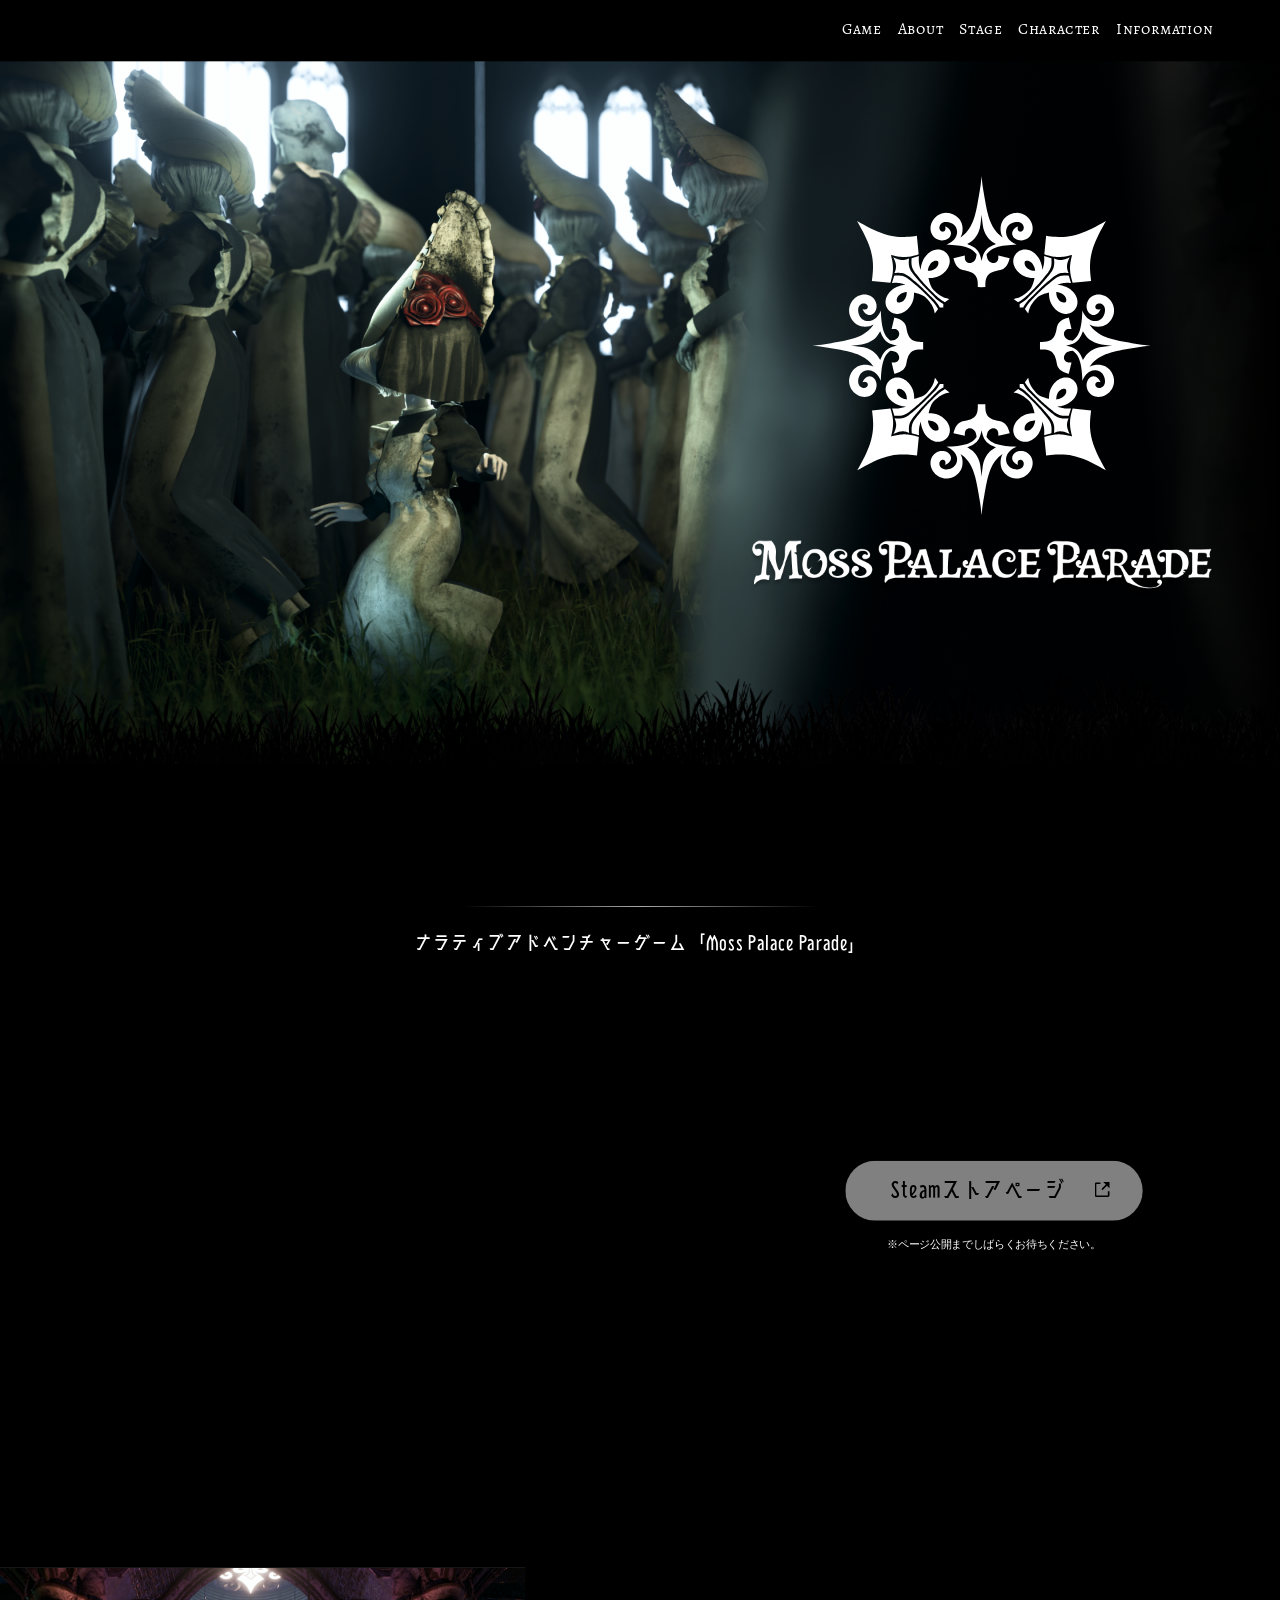
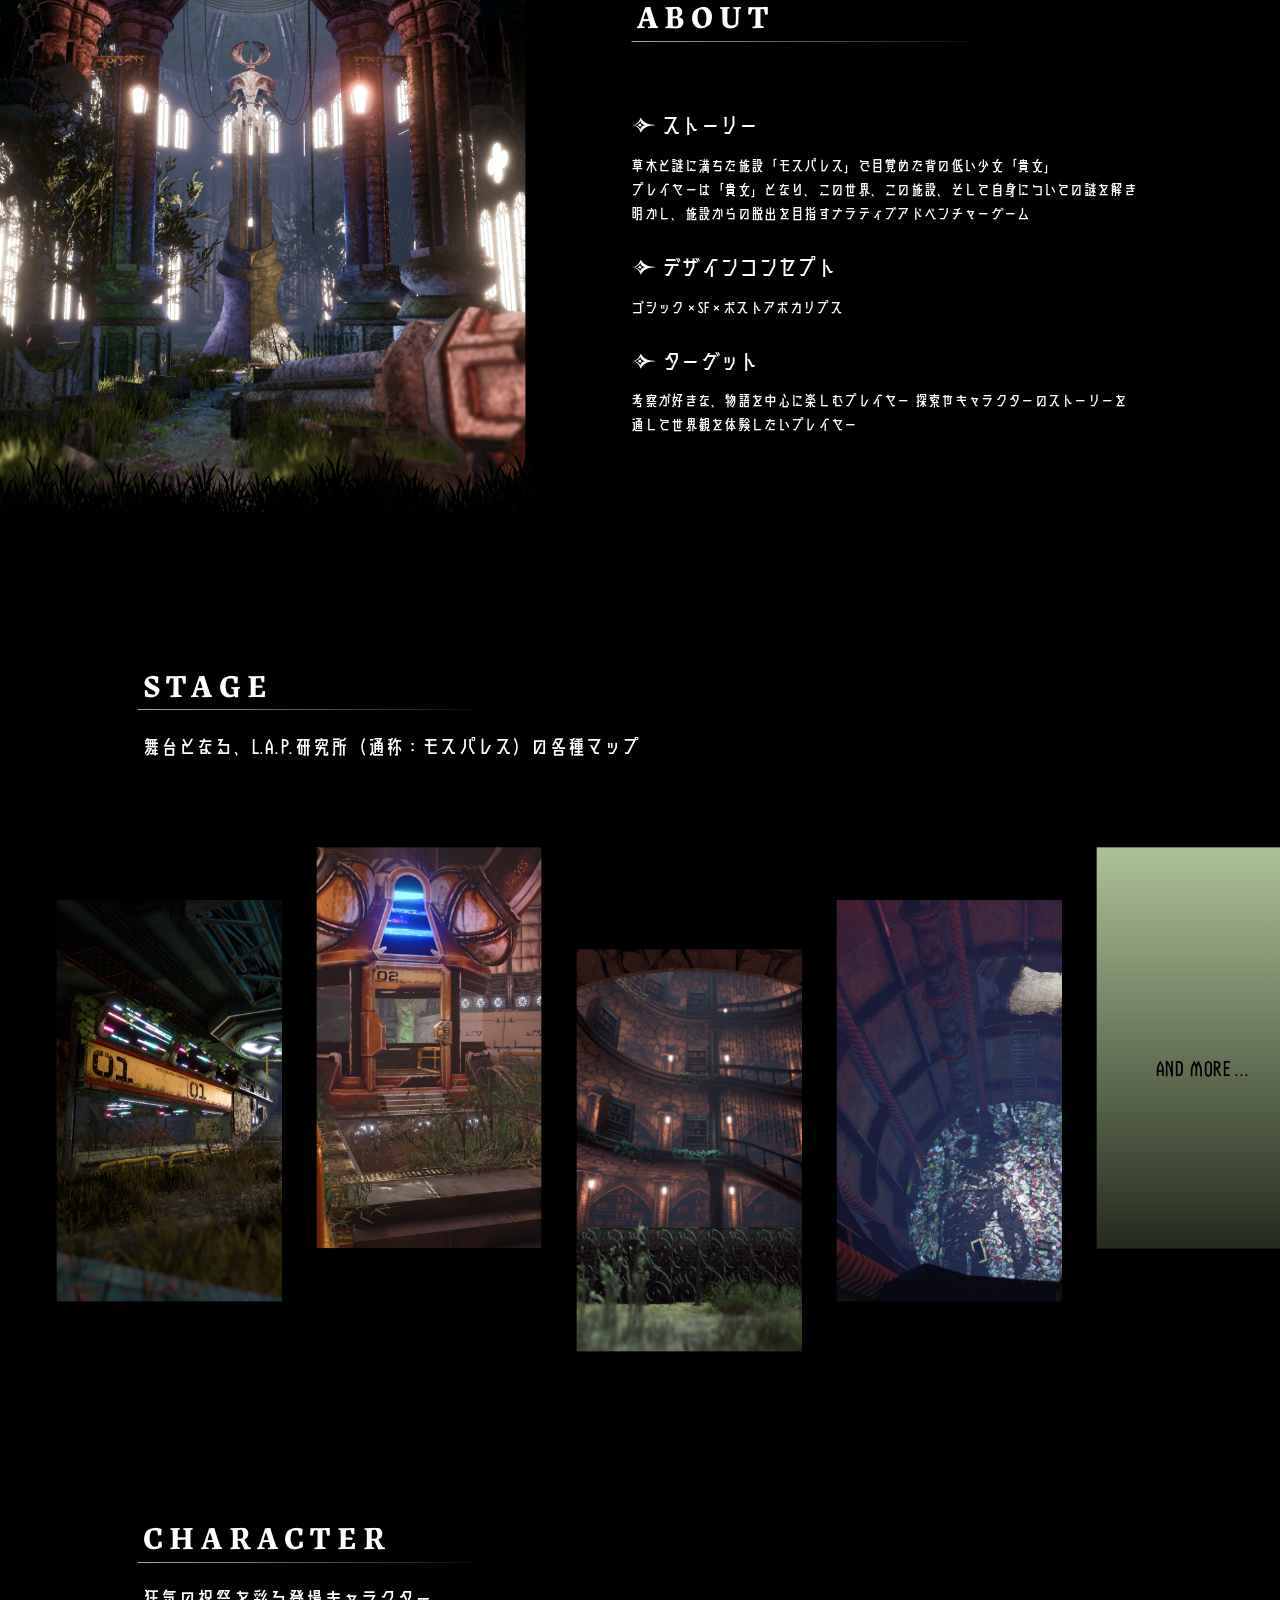
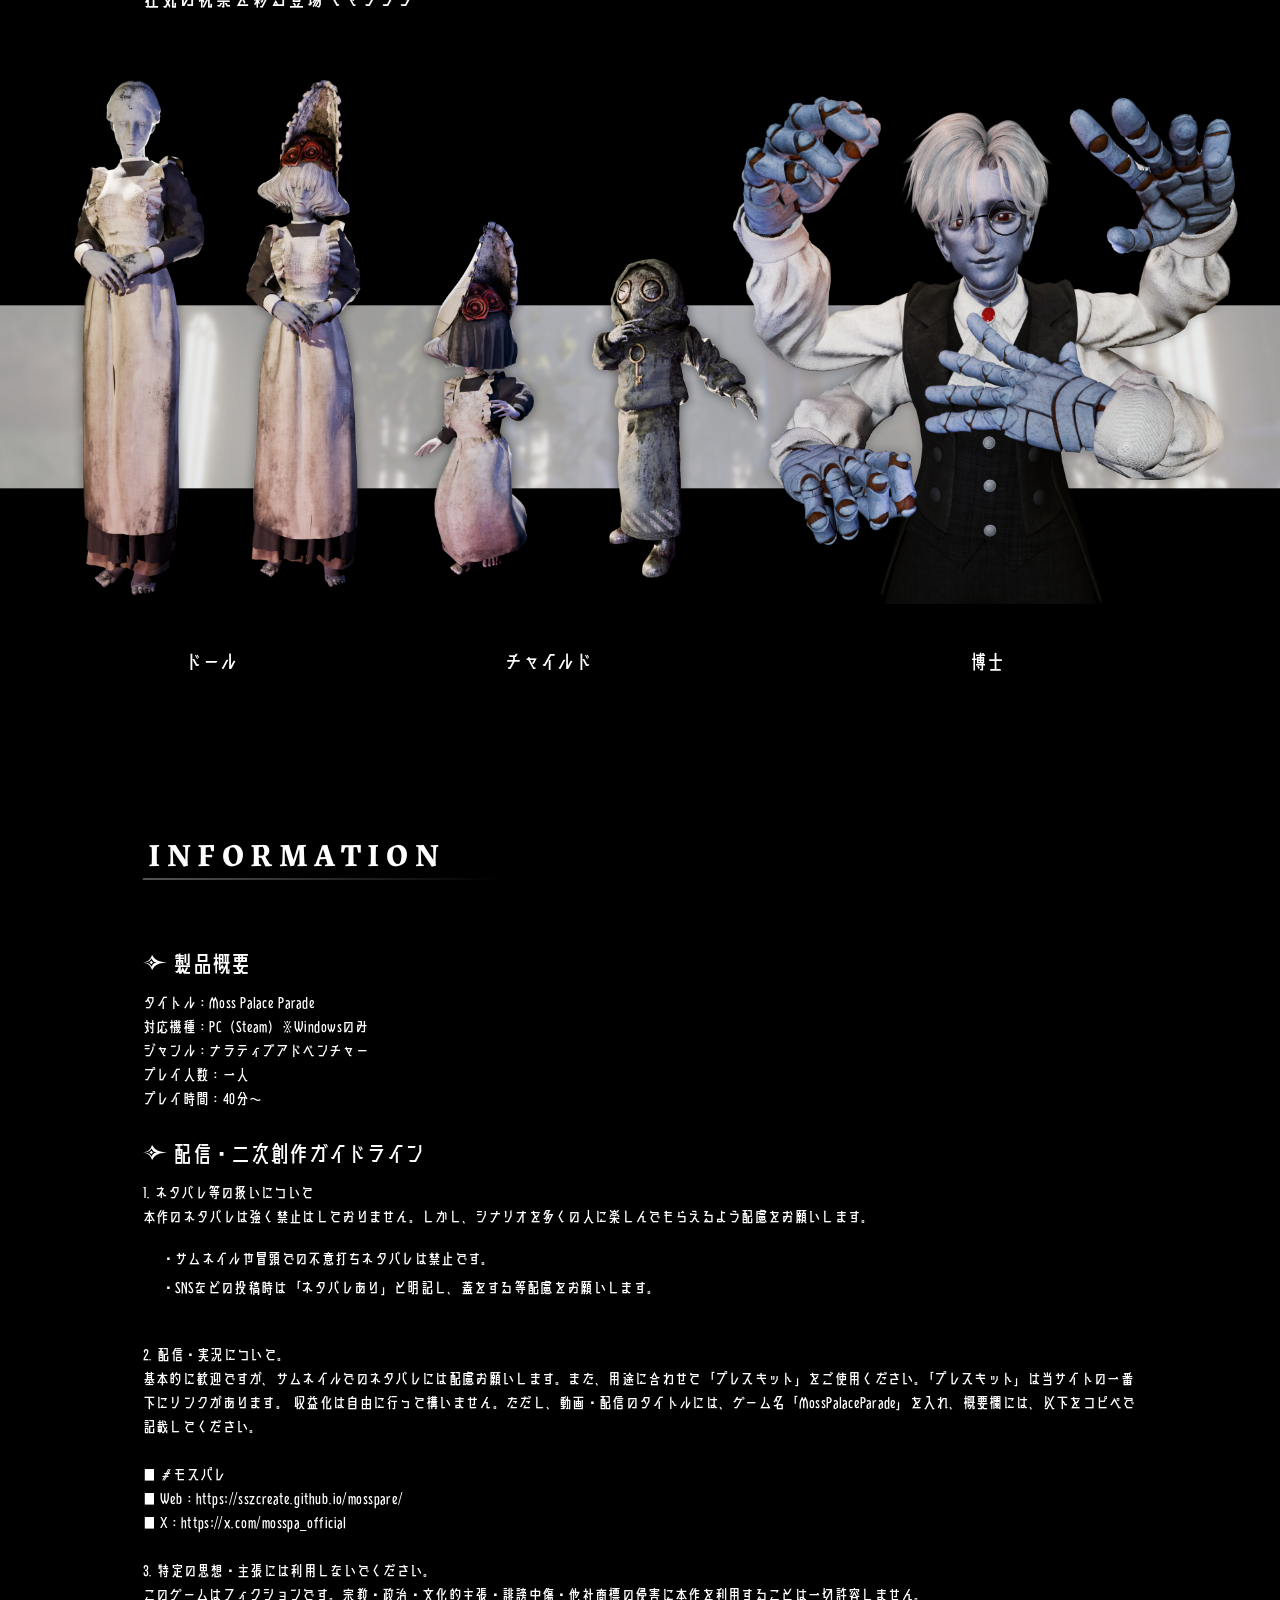
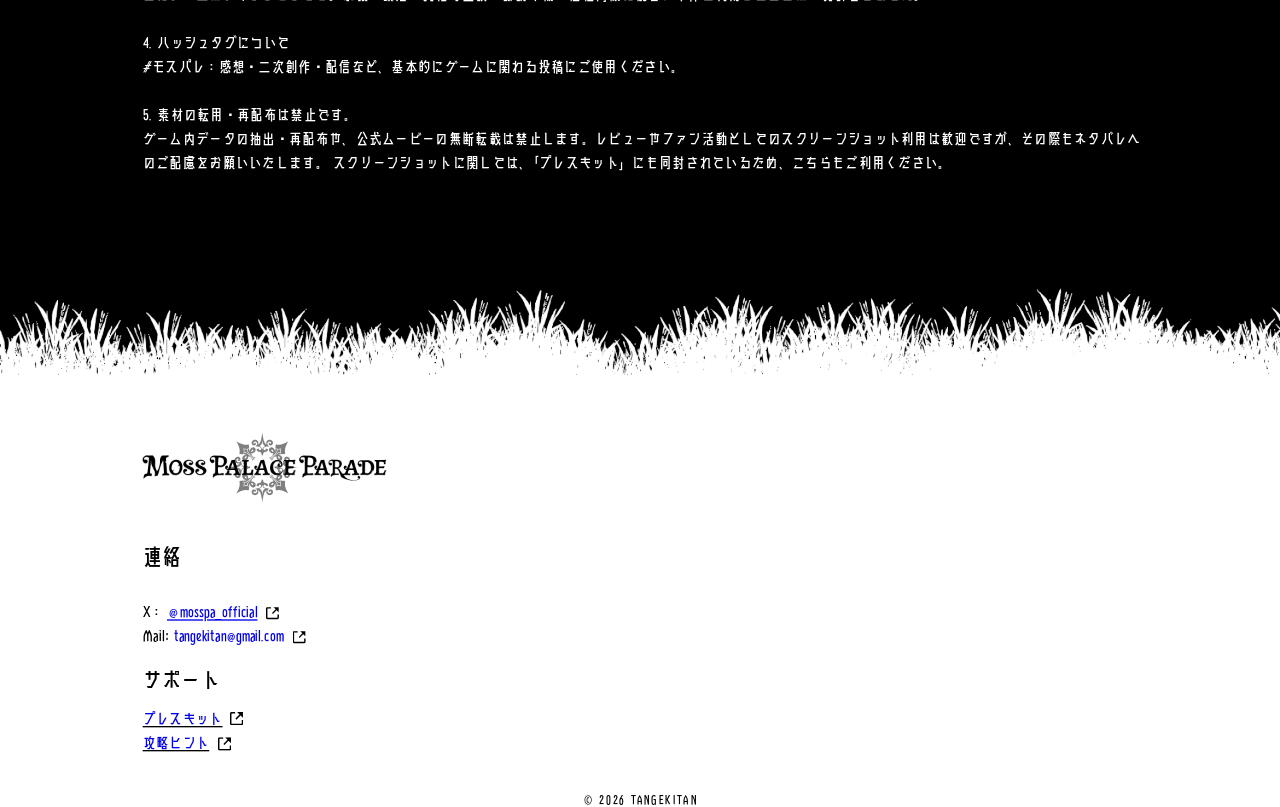
==== index.html @ 6e4ac36f "Add Google site verification meta tag" ====
<!DOCTYPE html>
<html>
  <head>
    <meta name="viewport" content="width=device-width, initial-scale=1, maximum-scale=1, user-scalable=no" />
    <meta name="google-site-verification" content="jOAAySazrbr4vrjMJ0GZcUIOlShioQNukAXeeJHs6as" />
    <meta charset="utf-8" />
    <title>Moss Palace Parade</title>
    <link rel="icon" type="image/png" href="img/favicon.ico" />
    <link rel="stylesheet" href="globals.css" />
    <link rel="stylesheet" href="style.css" />
  </head>
  <body>
    <div class="SP div">
      <img class="mask-group" src="img/mask-group.png" />
      <img class="image" src="img/image-70.png" />
      <div class="keyvisu-wrapper"><img class="keyvisu" src="img/keyvisu-02.png" /></div>
      <img class="grassdsss" src="img/grassdsss-1.png" />
      <div class="text-wrapper" id="game">GAME</div>
      <div class="moss-palace-parade">ナラティブアドベンチャーゲーム<br />「Moss Palace Parade」</div>
      <img class="vector" src="img/vector.png" />
      <div class="youtube-embed">
        <iframe src="https://www.youtube.com/embed/ekzAaDtCQ6g" title="Moss Palace Parade Trailer" frameborder="0" allow="accelerometer; autoplay; clipboard-write; encrypted-media; gyroscope; picture-in-picture; web-share" allowfullscreen></iframe>
      </div>
      <img class="image-2" src="img/image-104.png" />
      <div class="text-wrapper-3" id="about">ABOUT</div>
      <div class="text-wrapper-4" id="information">INFORMATION</div>
      <div class="text-wrapper-5" id="stage">STAGE</div>
      <div class="text-wrapper-6" id="character">CHARACTER</div>
      <img class="vector-4" src="img/vector-6.png" />
      <img class="vector-5" src="img/vector-6.png" />
      <img class="vector-6" src="img/vector-6.png" />
      <img class="vector-7" src="img/vector-6.png" />
      <div class="frame-2">
        <div class="frame-3">
          <div class="group-2">
            <div class="text-wrapper-7">ストーリー</div>
            <div class="vector-wrapper"><img class="vector-8" src="img/vector-7.svg" /></div>
          </div>
          <div class="text-wrapper-8">
            草木と謎に満ちた施設「モスパレス」で目覚めた背の低い少女「貴女」<br />
            プレイヤーは「貴女」となり、この世界、この施設、そして自身についての謎を解き明かし、施設からの脱出を目指すナラティブアドベンチャーゲーム
          </div>
        </div>
        <div class="frame-3">
          <div class="group-3">
            <div class="text-wrapper-7">デザインコンセプト</div>
            <div class="img-wrapper"><img class="vector-8" src="img/vector-8.svg" /></div>
          </div>
          <div class="text-wrapper-8">ゴシック×SF×ポストアポカリプス</div>
        </div>
        <div class="frame-3">
          <div class="group-4">
            <div class="text-wrapper-7">ターゲット</div>
            <div class="group-5"><img class="vector-8" src="img/vector-9.svg" /></div>
          </div>
          <div class="text-wrapper-8">
            考察が好きな、物語を中心に楽しむプレイヤー<br />探索やキャラクターのストーリーを通して世界観を体験したい<br />プレイヤー
          </div>
        </div>
      </div>
      <div class="frame-4">
        <div class="frame-3">
          <div class="group-6">
            <div class="text-wrapper-7">製品概要</div>
            <div class="group-7"><img class="vector-8" src="img/vector-10.svg" /></div>
          </div>
          <div class="text-wrapper-8">
            タイトル：Moss Palace Parade<br />対応機種：PC（Steam）※Windowsのみ<br />ジャンル：ナラティブアドベンチャー<br />プレイ人数：一人<br />プレイ時間：40分～
          </div>
        </div>
        <div class="frame-3">
          <div class="group-8">
            <div class="text-wrapper-7">配信・二次創作ガイドライン</div>
            <div class="group-9"><img class="vector-8" src="img/vector-11.svg" /></div>
          </div>
          <div class="text-wrapper-8">
            1. ネタバレ等の扱いについて<br />
            本作のネタバレは強く禁止はしておりません。しかし、シナリオを多くの人に楽しんでもらえるよう配慮をお願いします。<br />
            <ul style="list-style:none; margin-left:1.2em; padding-left:0; line-height:1.8;">
              <li>・サムネイルや冒頭での不意打ちネタバレは禁止です。</li>
              <li>・SNSなどの投稿時は「ネタバレあり」と明記し、蓋をする等配慮をお願いします。</li>
            </ul>

            <br />
            2. 配信・実況について。<br />
            基本的に歓迎ですが、サムネイルでのネタバレには配慮お願いします。また、用途に合わせて「プレスキット」をご使用ください。「プレスキット」は当サイトの一番下にリンクがあります。
            収益化は自由に行って構いません。ただし、動画・配信のタイトルには、ゲーム名「MossPalaceParade」を入れ、概要欄には、以下をコピペで記載してください。<br /><br />
            ■ ＃モスパレ<br />
            ■ Web：https://sszcreate.github.io/mosspare/<br />
            ■ X：https://x.com/mosspa_official<br /><br />
            <!--■ DL：ストアページのURL<br /><br /> -->
            3. 特定の思想・主張には利用しないでください。<br />
            このゲームはフィクションです。宗教・政治・文化的主張・誹謗中傷・他社商標の侵害に本作を利用することは一切許容しません。<br /><br />
            4. ハッシュタグについて<br />
            #モスパレ：感想・二次創作・配信など、基本的にゲームに関わる投稿にご使用ください。<br /><br />
            5. 素材の転用・再配布は禁止です。<br />
            ゲーム内データの抽出・再配布や、公式ムービーの無断転載は禁止します。レビューやファン活動としてのスクリーンショット利用は歓迎ですが、その際もネタバレへのご配慮をお願いいたします。
            スクリーンショットに関しては、「プレスキット」にも同封されているため、こちらもご利用ください。
          </div>
        </div>
      </div>
      <div class="text-wrapper-9">舞台となる、L.A.P.研究所（通称：モスパレス）の各種マップ</div>
      <div class="text-wrapper-10">狂気の祝祭を彩る登場キャラクター</div>
      <img class="group-10" src="img/group-68.png" />
      <img class="mask-group-2" src="img/mask-group-1.png" />
      <img class="image-3" src="img/image-75.png" />
      <img class="image-4" src="img/image-76.png" />
      <div class="text-wrapper-11">ドール</div>
      <div class="text-wrapper-12">チャイルド</div>
      <div class="text-wrapper-13">博士</div>
      <img class="image-5" src="img/image-73.png" />
      <img class="image-6" src="img/image-74.png" />
      <div class="group-11">
        <img class="grassdsss-2" src="img/grassdsss-4.png" />
        <img class="grassdsss-3" src="img/grassdsss-4.png" />
        <div class="rectangle"></div>
      </div>
      <img class="group-12" src="img/group-69.png" />
      <img class="vector-9" src="img/vector-12.svg" />
      <div class="frame-5">
        <div class="div-wrapper"><div class="text-wrapper-14">連絡</div></div>
        <p class="x-mosspa-official">
          <span class="span">X：</span>
          <a href="https://twitter.com/mosspa_official" target="_blank" rel="noopener noreferrer" class="text-wrapper-15">＠mosspa_official<span class="inline-icon"><img src="img/vector-17.svg" /><img src="img/vector-18.svg" /></span></a><br />
          Mail: <a href="mailto:tangekitan@gmail.com" class="span">tangekitan@gmail.com</a>
          <span class="inline-icon"><img src="img/vector-17.svg" /><img src="img/vector-18.svg" /></span>
        </p>
      </div>
      <div class="frame-6">
        <div class="group-13"><div class="text-wrapper-14">サポート</div></div>
        <div class="text-wrapper-16">
          <a href="https://drive.google.com/drive/folders/1l4Nhiz8peNrU7DuIcXvA5E2m3SpmdmTc" target="_blank" rel="noopener noreferrer">プレスキット<span class="inline-icon"><img src="img/vector-17.svg" /><img src="img/vector-18.svg" /></span></a><br />
          <a href="https://drive.google.com/drive/folders/13pK4ZkyoxSi2ZTfpZRZAkjqypq2ZD7O0" target="_blank" rel="noopener noreferrer">攻略ヒント<span class="inline-icon"><img src="img/vector-17.svg" /><img src="img/vector-18.svg" /></span></a>
        </div>
      </div>
      <div class="text-wrapper-17">© 2026 TANGEKITAN</div>
      <div class="frame-wrapper steam-disabled" style="pointer-events: none; opacity: 0.5;">
        <div class="frame-7">
          <div class="text-wrapper-18">Steamストアページ</div>
          <div class="ooui-new-window-ltr-5">
            <img class="vector-10" src="img/vector-19.svg" /> <img class="vector-11" src="img/vector-20.svg" />
          </div>
        </div>
      </div>
      <p class="steam-notice" style="position: absolute; top: 1120px; left: 50%; transform: translateX(-50%); text-align:center; color:#fff; font-size:14px; width: 90%; max-width: 400px;">
        ※ページ公開までしばらくお待ちください。
      </p>
      <img class="group-14" src="img/group-12.png" />
      <img class="vector-12" src="img/vector-21.svg" />
      <button class="menu-toggle" id="menu-toggle">
        <img class="vector-13" src="img/vector-22.svg" />
      </button>
    </div>
    <div class="SP PC">
      <img class="keyvisu-2" src="img/keyvisu-01.png" />
      <div class="rectangle-2"></div>
      <div class="rectangle-3"></div>
      <div class="navbar">
        <a href="#game-pc" class="text-wrapper-19 nav-link">Game</a>
        <a href="#about-pc" class="text-wrapper-19 nav-link">About</a>
        <a href="#stage-pc" class="text-wrapper-19 nav-link">Stage</a>
        <a href="#character-pc" class="text-wrapper-19 nav-link">Character</a>
        <a href="#information-pc" class="text-wrapper-19 nav-link">Information</a>
      </div>
      <img class="group-15" src="img/group-12-1.png" />
      <img class="vector-14" src="img/vector-23.svg" />
      <div class="text-wrapper-20" id="about-pc">ABOUT</div>
      <div class="text-wrapper-21" id="information-pc">INFORMATION</div>
      <div class="text-wrapper-22" id="stage-pc">STAGE</div>
      <div class="text-wrapper-23" id="game-pc">GAME</div>
      <div class="text-wrapper-24" id="character-pc">CHARACTER</div>
      <img class="vector-15" src="img/vector-27.png" />
      <img class="vector-16" src="img/vector-27.png" />
      <img class="vector-17" src="img/vector-27.png" />
      <img class="vector-18" src="img/vector-27.png" />
      <div class="frame-8">
        <div class="frame-9">
          <div class="group-16">
            <div class="text-wrapper-25">ストーリー</div>
            <div class="group-17"><img class="vector-8" src="img/vector-28.svg" /></div>
          </div>
          <div class="text-wrapper-26">
            草木と謎に満ちた施設「モスパレス」で目覚めた背の低い少女「貴女」<br />
            プレイヤーは「貴女」となり、この世界、この施設、そして自身についての謎を解き明かし、施設からの脱出を目指すナラティブアドベンチャーゲーム
          </div>
        </div>
        <div class="frame-9">
          <div class="group-18">
            <div class="text-wrapper-25">デザインコンセプト</div>
            <div class="group-19"><img class="vector-8" src="img/vector-29.svg" /></div>
          </div>
          <div class="text-wrapper-26">ゴシック×SF×ポストアポカリプス</div>
        </div>
        <div class="frame-9">
          <div class="group-16">
            <div class="text-wrapper-25">ターゲット</div>
            <div class="group-17"><img class="vector-8" src="img/vector-30.svg" /></div>
          </div>
          <div class="text-wrapper-26">
            考察が好きな、物語を中心に楽しむプレイヤー
            探索やキャラクターのストーリーを通して世界観を体験したいプレイヤー
          </div>
        </div>
      </div>
      <div class="frame-10">
        <div class="frame-9">
          <div class="group-20">
            <div class="text-wrapper-25">製品概要</div>
            <div class="group-21"><img class="vector-8" src="img/vector-31.svg" /></div>
          </div>
          <div class="text-wrapper-26">
            タイトル：Moss Palace Parade<br />対応機種：PC（Steam）※Windowsのみ<br />ジャンル：ナラティブアドベンチャー<br />プレイ人数：一人<br />プレイ時間：40分～
          </div>
        </div>
        <div class="frame-9">
          <div class="group-22">
            <div class="text-wrapper-25">配信・二次創作ガイドライン</div>
            <div class="group-23"><img class="vector-8" src="img/vector-32.svg" /></div>
          </div>
          <div class="SNS">
            1. ネタバレ等の扱いについて<br />
            本作のネタバレは強く禁止はしておりません。しかし、シナリオを多くの人に楽しんでもらえるよう配慮をお願いします。<br />
            <ul style="list-style:none; margin-left:1.2em; padding-left:0; line-height:1.8;">
              <li>・サムネイルや冒頭での不意打ちネタバレは禁止です。</li>
              <li>・SNSなどの投稿時は「ネタバレあり」と明記し、蓋をする等配慮をお願いします。</li>
            </ul>

            <br />
            2. 配信・実況について。<br />
            基本的に歓迎ですが、サムネイルでのネタバレには配慮お願いします。また、用途に合わせて「プレスキット」をご使用ください。「プレスキット」は当サイトの一番下にリンクがあります。
            収益化は自由に行って構いません。ただし、動画・配信のタイトルには、ゲーム名「MossPalaceParade」を入れ、概要欄には、以下をコピペで記載してください。<br /><br />
            ■ ＃モスパレ<br />
            ■ Web：https://sszcreate.github.io/mosspare/<br />
            ■ X：https://x.com/mosspa_official<br /><br />
            <!--■ DL：ストアページのURL<br /><br /> -->
            3. 特定の思想・主張には利用しないでください。<br />
            このゲームはフィクションです。宗教・政治・文化的主張・誹謗中傷・他社商標の侵害に本作を利用することは一切許容しません。<br /><br />
            4. ハッシュタグについて<br />
            #モスパレ：感想・二次創作・配信など、基本的にゲームに関わる投稿にご使用ください。<br /><br />
            5. 素材の転用・再配布は禁止です。<br />
            ゲーム内データの抽出・再配布や、公式ムービーの無断転載は禁止します。レビューやファン活動としてのスクリーンショット利用は歓迎ですが、その際もネタバレへのご配慮をお願いいたします。
            スクリーンショットに関しては、「プレスキット」にも同封されているため、こちらもご利用ください。
          </div>
        </div>
      </div>
      <img class="image-7" src="img/image-104-1.png" />
      <div class="text-wrapper-29">舞台となる、L.A.P.研究所（通称：モスパレス）の各種マップ</div>
      <div class="text-wrapper-30">ナラティブアドベンチャーゲーム「Moss Palace Parade」</div>
      <div class="text-wrapper-31">狂気の祝祭を彩る登場キャラクター</div>
      <img class="mask-group-3" src="img/mask-group-2.png" />
      <img class="image-8" src="img/image-70-1.png" />
      <img class="image-9" src="img/image-73-1.png" />
      <img class="image-10" src="img/image-74-1.png" />
      <img class="image-11" src="img/image-75-1.png" />
      <img class="image-12" src="img/image-76-1.png" />
      <div class="text-wrapper-32">ドール</div>
      <div class="text-wrapper-33">チャイルド</div>
      <div class="text-wrapper-34">博士</div>
      <img class="grassdsss-4" src="img/grassdsss-1-1.png" />
      <img class="grassdsss-5" src="img/grassdsss-2.png" />
      <div class="group-24">
        <div class="mask-group-4">
          <img class="image-13" src="img/image-35.png" /> <img class="rectangle-4" src="img/rectangle-223.svg" />
        </div>
        <img class="mask-group-5" src="img/mask-group-3.png" />
        <div class="mask-group-6">
          <img class="image-13" src="img/image-68.png" /> <img class="rectangle-4" src="img/rectangle-225.svg" />
        </div>
        <div class="mask-group-4">
          <img class="rectangle-5" src="img/rectangle-78.png" /> <img class="rectangle-4" src="img/rectangle-226.svg" />
        </div>
        <div class="group-25">
          <div class="mask-group-7"></div>
          <p class="AND-MORE"><span class="text-wrapper-35">AND MORE</span> <span class="text-wrapper-36">...</span></p>
        </div>
      </div>
      <div class="group-26">
        <img class="grassdsss-6" src="img/grassdsss-4-1.png" />
        <img class="grassdsss-7" src="img/grassdsss-4-1.png" />
        <div class="rectangle-6"></div>
      </div>
      <img class="group-27" src="img/group-69-1.png" />
      <img class="vector-19" src="img/vector-33.svg" />
      <div class="frame-11">
        <div class="group-28"><div class="text-wrapper-38">連絡</div></div>
          <p class="p">
          <span class="text-wrapper-27">X：</span>
          <a href="https://twitter.com/mosspa_official" target="_blank" rel="noopener noreferrer" class="text-wrapper-39">＠mosspa_official</a>
          <span class="inline-icon"><img src="img/vector-17.svg" /><img src="img/vector-18.svg" /></span><br />
          Mail: <a href="mailto:tangekitan@gmail.com" class="text-wrapper-27">tangekitan@gmail.com</a>
          <span class="inline-icon"><img src="img/vector-17.svg" /><img src="img/vector-18.svg" /></span>
        </p>
      </div>
      <div class="frame-12">
        <div class="group-29"><div class="text-wrapper-38">サポート</div></div>
        <div class="ooui-new-window-ltr-7">
          <img class="vector-10" src="img/vector-38.svg" /> <img class="vector-11" src="img/vector-39.svg" />
        </div>
        <div class="ooui-new-window-ltr-8">
          <img class="vector-10" src="img/vector-38.svg" /> <img class="vector-11" src="img/vector-39.svg" />
        </div>
        <div class="text-wrapper-40">
          <a href="https://drive.google.com/drive/folders/1l4Nhiz8peNrU7DuIcXvA5E2m3SpmdmTc" target="_blank" rel="noopener noreferrer">プレスキット</a><br />
          <a href="https://drive.google.com/drive/folders/13pK4ZkyoxSi2ZTfpZRZAkjqypq2ZD7O0" target="_blank" rel="noopener noreferrer">攻略ヒント</a>
        </div>
      </div>
      <img class="vector-20" src="img/vector-40.png" />
      <div class="youtube-embed-pc">
        <iframe src="https://www.youtube.com/embed/ekzAaDtCQ6g" title="Moss Palace Parade Trailer" frameborder="0" allow="accelerometer; autoplay; clipboard-write; encrypted-media; gyroscope; picture-in-picture; web-share" allowfullscreen></iframe>
      </div>
      <div class="group-30 steam-disabled" style="pointer-events: none; opacity: 0.5;">
        <div class="frame-13">
          <div class="text-wrapper-41">Steamストアページ</div>
          <div class="ooui-new-window-ltr-9">
            <img class="vector-10" src="img/vector-43.svg" /> <img class="vector-11" src="img/vector-44.svg" />
          </div>
        </div>
      </div>
      <p class="steam-notice" style="position: absolute; top: calc(50.00% - 2365px); left: calc(50.00% + 308px); text-align:center; color:#fff; font-size:16px; width: 446px;">
        ※ページ公開までしばらくお待ちください。
      </p>
      <div class="text-wrapper-37">© 2026 TANGEKITAN</div>
    </div>
    
    <!-- スマホ版メニュー (896:454) -->
    <div class="SP div menu" id="mobile-menu">
      <div class="menu-background"></div>
      <button class="menu-close" id="menu-close">
        <img class="vector-close" src="img/batsuVector.png" alt="close" />
      </button>
      <div class="menu-nav">
        <a href="#game" class="menu-item nav-link">Game</a>
        <a href="#about" class="menu-item nav-link">About</a>
        <a href="#stage" class="menu-item nav-link">Stage</a>
        <a href="#character" class="menu-item nav-link">Character</a>
        <a href="#information" class="menu-item nav-link">Information</a>
      </div>
    </div>
    <script src="script.js"></script>
  </body>
</html>
---- globals.css ----
@import url("https://cdnjs.cloudflare.com/ajax/libs/meyer-reset/2.0/reset.min.css");
@import url("https://fonts.googleapis.com/css?family=Alegreya+SC:400|Labrada:700");

/* Kaisotaiフォントの定義 */
/* 注意: Adobe Fontsを使用する場合は、以下のコメントを外してプロジェクトURLを追加してください */
/* <link rel="stylesheet" href="https://use.typekit.net/[YOUR_PROJECT_ID].css"> */

/* フォントファイルを使用する場合 */
@font-face {
  font-family: "Kaisotai-NextUP B";
  src: local("Kaisotai Next UP B"), 
       local("Kaisotai-NextUP-B"),
       local("Kaisotai-NextUPB"),
       url("fonts/Kaisotai-Next-UP-B.woff2") format("woff2"),
       url("fonts/Kaisotai-Next-UP-B.eot") format("embedded-opentype");
  font-weight: normal;
  font-style: normal;
  font-display: swap;
}

/* Kaisotai-Regularフォントファイルが存在する場合は、以下を有効化してください */
@font-face {
  font-family: "Kaisotai-Regular";
  src: local("Kaisotai Regular"), 
       local("Kaisotai-Regular"),
       url("fonts/Kaisotai-Regular.woff2") format("woff2"),
       url("fonts/Kaisotai-Regular.woff") format("woff"),
       url("fonts/Kaisotai-Regular.ttf") format("truetype");
  font-weight: normal;
  font-style: normal;
  font-display: swap;
}

* {
  -webkit-font-smoothing: antialiased;
  box-sizing: border-box;
}

/* a blue color as a generic focus style */
button:focus-visible {
  outline: 2px solid #4a90e2 !important;
  outline: -webkit-focus-ring-color auto 5px !important;
}
a {
  text-decoration: none;
}
---- style.css ----
.SP.div {
  background-color: #000000;
  overflow: hidden;
  width: 100%;
  max-width: 100vw;
  min-height: 4545px;
  position: relative;
  margin: 0 auto;
}

.SP .mask-group {
  position: absolute;
  top: 2900px;
  left: 50%;
  transform: translateX(-50%);
  width: 375px;
  max-width: 100%;
  height: 96px;
}

.SP .image {
  position: absolute;
  top: 2750px;
  left: 50%;
  transform: translateX(-50%);
  width: 302px;
  max-width: 80%;
  height: auto;
  aspect-ratio: 1.01;
}

.SP .keyvisu-wrapper {
  top: 0;
  left: 50%;
  transform: translateX(-50%) rotate(-180.00deg);
  height: 491px;
  display: flex;
  position: absolute;
  width: 100%;
  max-width: 375px;
}

.SP .keyvisu {
  margin-top: 0;
  width: 100%;
  height: 490.66px;
  margin-left: 0;
  transform: rotate(180.00deg);
  object-fit: cover;
}

.SP .grassdsss {
  top: 453px;
  left: 50%;
  transform: translateX(-50%);
  height: 76px;
  aspect-ratio: 4.93;
  position: absolute;
  width: 100%;
  max-width: 375px;
}

.SP .text-wrapper {
  position: absolute;
  top: 628px;
  left: 0;
  right: 0;
  width: 100%;
  font-family: "Labrada", Helvetica;
  font-weight: 700;
  color: #ffffff;
  font-size: 24px;
  text-align: center;
  letter-spacing: 4.80px;
  line-height: 11.2px;
  white-space: nowrap;
}

.SP .moss-palace-parade {
  position: absolute;
  top: 677px;
  left: 50%;
  transform: translateX(-50%);
  width: 305px;
  max-width: calc(100% - 64px);
  font-size: 16px;
  text-align: center;
  letter-spacing: 0.64px;
  font-family: "Kaisotai-NextUP B", "Kaisotai-Regular", Helvetica, sans-serif;
  font-weight: 400;
  color: #ffffff;
  line-height: normal;
}

.SP .youtube-embed {
  position: absolute;
  top: 750px;
  left: 50%;
  transform: translateX(-50%);
  width: 100%;
  max-width: 375px;
  aspect-ratio: 16/9;
}

.SP .youtube-embed iframe {
  width: 100%;
  height: 100%;
  border: none;
}

.SP .vector {
  position: absolute;
  top: 653px;
  left: 50%;
  transform: translateX(-50%);
  width: 275px;
  max-width: calc(100% - 100px);
  height: 1px;
}

.SP .element {
  position: absolute;
  top: 730px;
  left: 50%;
  transform: translateX(-50%);
  width: 100%;
  max-width: 375px;
  height: auto;
  aspect-ratio: 1.78;
  object-fit: cover;
}

.SP .logos-youtube-icon {
  position: absolute;
  top: 830px;
  left: 50%;
  transform: translateX(-50%);
  width: 45px;
  height: 31px;
  aspect-ratio: 1.42;
  background-image: url(./img/vector-1.svg);
  background-size: 100% 100%;
}

.SP .img {
  position: absolute;
  width: 25.91%;
  height: 42.69%;
  top: 28.46%;
  left: 40.01%;
}

.SP .group {
  position: absolute;
  top: 960px;
  left: 50%;
  transform: translateX(-50%);
  width: 305px;
  max-width: calc(100% - 64px);
  height: 62px;
  background-color: #ffffff;
  border-radius: 47.25px;
}

.SP .frame {
  display: flex;
  width: 70.61%;
  height: 30.70%;
  align-items: center;
  gap: 29.44px;
  position: relative;
  top: 33.85%;
  left: 15.47%;
}

.SP .text-wrapper-2 {
  line-height: 15.1px;
  position: relative;
  width: fit-content;
  font-family: "Kaisotai-NextUP B", "Kaisotai-Regular", Helvetica, sans-serif;
  font-weight: 400;
  color: #000000;
  font-size: 24px;
  text-align: center;
  letter-spacing: 1.20px;
  white-space: nowrap;
}

.SP .ooui-new-window-ltr {
  position: relative;
  width: 19.86px;
  height: 19.86px;
  margin-top: -0.43px;
  margin-bottom: -0.43px;
  margin-right: -5.69px;
  overflow: hidden;
  aspect-ratio: 1;
}

.SP .vector-2 {
  position: absolute;
  width: 90.00%;
  height: 90.00%;
  top: -82559.65%;
  left: 44157.49%;
}

.SP .vector-3 {
  position: absolute;
  width: 52.00%;
  height: 52.00%;
  top: -82559.65%;
  left: 44195.49%;
}

.SP .image-2 {
  position: absolute;
  top: 1590px;
  left: 50%;
  transform: translateX(-50%);
  width: 375px;
  max-width: 100%;
  height: 207px;
  aspect-ratio: 1.81;
}

.SP .text-wrapper-3 {
  position: absolute;
  top: 1200px;
  left: 50%;
  transform: translateX(-50%);
  width: 311px;
  max-width: calc(100% - 64px);
  font-family: "Labrada", Helvetica;
  font-weight: 700;
  color: #ffffff;
  font-size: 24px;
  text-align: left;
  letter-spacing: 4.80px;
  line-height: 11.3px;
  white-space: nowrap;
}

.SP .text-wrapper-4 {
  position: absolute;
  top: 3094px;
  left: 50%;
  transform: translateX(-50%);
  width: 311px;
  max-width: calc(100% - 64px);
  font-family: "Labrada", Helvetica;
  font-weight: 700;
  color: #ffffff;
  font-size: 24px;
  text-align: left;
  letter-spacing: 4.80px;
  line-height: 11.3px;
  white-space: nowrap;
}

.SP .text-wrapper-5 {
  position: absolute;
  top: 1903px;
  left: 50%;
  transform: translateX(-50%);
  width: 311px;
  max-width: calc(100% - 64px);
  font-family: "Labrada", Helvetica;
  font-weight: 700;
  color: #ffffff;
  font-size: 24px;
  text-align: left;
  letter-spacing: 4.80px;
  line-height: 11.3px;
  white-space: nowrap;
}

.SP .text-wrapper-6 {
  position: absolute;
  top: 2305px;
  left: 50%;
  transform: translateX(-50%);
  width: 311px;
  max-width: calc(100% - 64px);
  font-family: "Labrada", Helvetica;
  font-weight: 700;
  color: #ffffff;
  font-size: 24px;
  text-align: left;
  letter-spacing: 4.80px;
  line-height: 11.3px;
  white-space: nowrap;
}

.SP .vector-4 {
  position: absolute;
  top: 1226px;
  left: 50%;
  transform: translateX(-50%);
  width: 311px;
  max-width: calc(100% - 64px);
  height: 1px;
}

.SP .vector-5 {
  position: absolute;
  top: 3120px;
  left: 50%;
  transform: translateX(-50%);
  width: 311px;
  max-width: calc(100% - 64px);
  height: 1px;
}

.SP .vector-6 {
  position: absolute;
  top: 1929px;
  left: 50%;
  transform: translateX(-50%);
  width: 311px;
  max-width: calc(100% - 64px);
  height: 1px;
}

.SP .vector-7 {
  position: absolute;
  top: 2331px;
  left: 50%;
  transform: translateX(-50%);
  width: 311px;
  max-width: calc(100% - 64px);
  height: 1px;
}

.SP .frame-2 {
  display: flex;
  flex-direction: column;
  width: 311px;
  max-width: calc(100% - 64px);
  align-items: flex-start;
  gap: 25.6px;
  position: absolute;
  top: 1250px;
  left: 50%;
  transform: translateX(-50%);
}

.SP .frame-3 {
  display: flex;
  flex-direction: column;
  align-items: flex-start;
  gap: 15px;
  position: relative;
  align-self: stretch;
  width: 100%;
  flex: 0 0 auto;
}

.SP .group-2 {
  position: relative;
  width: 89.79px;
  height: 12.5px;
}

.SP .text-wrapper-7 {
  position: absolute;
  top: 1px;
  left: 24px;
  font-family: "Kaisotai-NextUP B", "Kaisotai-Regular", Helvetica, sans-serif;
  color: #ffffff;
  font-size: 16px;
  line-height: 10.2px;
  white-space: nowrap;
  font-weight: 400;
  letter-spacing: 0;
}

.SP .vector-wrapper {
  position: absolute;
  width: 21.80%;
  height: 97.48%;
  top: 0;
  left: 0;
  transform: rotate(180deg);
}

.SP .vector-8 {
  position: absolute;
  width: 100%;
  height: 100%;
  top: 0;
  left: 0;
  transform: rotate(-180deg);
}

.SP .text-wrapper-8 {
  position: relative;
  align-self: stretch;
  font-family: "Kaisotai-NextUP B", "Kaisotai-Regular", Helvetica, sans-serif;
  color: #ffffff;
  font-size: 13px;
  line-height: normal;
  font-weight: 400;
  letter-spacing: 0;
  list-style: circle;
  padding-left: 0;
}

.SP .group-3 {
  position: relative;
  width: 141.79px;
  height: 12.5px;
}

.SP .img-wrapper {
  width: 13.81%;
  height: 97.48%;
  position: absolute;
  top: 0;
  left: 0;
  transform: rotate(180deg);
}

.SP .group-4 {
  position: relative;
  width: 89.79px;
  height: 12.49px;
}

.SP .group-5 {
  width: 21.80%;
  height: 97.50%;
  position: absolute;
  top: 0;
  left: 0;
  transform: rotate(180deg);
}

.SP .frame-4 {
  display: flex;
  flex-direction: column;
  width: 311px;
  max-width: calc(100% - 64px);
  align-items: flex-start;
  gap: 25.6px;
  position: absolute;
  top: 3144px;
  left: 50%;
  transform: translateX(-50%);
}

.SP .group-6 {
  position: relative;
  width: 77.79px;
  height: 12.5px;
}

.SP .group-7 {
  width: 25.17%;
  height: 97.48%;
  position: absolute;
  top: 0;
  left: 0;
  transform: rotate(180deg);
}

.SP .group-8 {
  position: relative;
  width: 192.79px;
  height: 12.5px;
}

.SP .group-9 {
  width: 10.15%;
  height: 97.48%;
  position: absolute;
  top: 0;
  left: 0;
  transform: rotate(180deg);
}

.SP .text-wrapper-9 {
  position: absolute;
  top: 1952px;
  left: 50%;
  transform: translateX(-50%);
  width: 307px;
  max-width: calc(100% - 64px);
  font-family: "Kaisotai-NextUP B", "Kaisotai-Regular", Helvetica, sans-serif;
  font-weight: 400;
  color: #ffffff;
  font-size: 13px;
  letter-spacing: 0;
  line-height: normal;
}

.SP .text-wrapper-10 {
  position: absolute;
  top: 2355px;
  left: 50%;
  transform: translateX(-50%);
  width: 307px;
  max-width: calc(100% - 64px);
  font-family: "Kaisotai-NextUP B", "Kaisotai-Regular", Helvetica, sans-serif;
  color: #ffffff;
  font-size: 13px;
  line-height: normal;
  font-weight: 400;
  letter-spacing: 0;
}

.SP .group-10 {
  position: absolute;
  width: 375px;
  max-width: 100%;
  height: 194px;
  top: 2006px;
  left: 50%;
  transform: translateX(-50%);
}

.SP .mask-group-2 {
  top: 2523px;
  left: 50%;
  transform: translateX(-50%);
  height: 96px;
  position: absolute;
  width: 375px;
  max-width: 100%;
}

.SP .image-3 {
  position: absolute;
  top: 2390px;
  left: calc(50% - 107px);
  width: 105px;
  height: 289px;
  aspect-ratio: 0.27;
}

.SP .image-4 {
  position: absolute;
  top: 2395px;
  left: calc(50% - 177px);
  width: 112px;
  height: 284px;
  aspect-ratio: 0.3;
}

.SP .text-wrapper-11 {
  position: absolute;
  top: 2710px;
  left: calc(50% - 145px);
  width: 80px;
  height: 28px;
  display: flex;
  align-items: center;
  justify-content: center;
  font-family: "Kaisotai-NextUP B", "Kaisotai-Regular", Helvetica, sans-serif;
  color: #ffffff;
  font-size: 13px;
  text-align: center;
  line-height: 27.9px;
  white-space: nowrap;
  font-weight: 400;
  letter-spacing: 0;
}

.SP .text-wrapper-12 {
  position: absolute;
  top: 2710px;
  left: calc(50% + 50px);
  width: 100px;
  height: 28px;
  display: flex;
  align-items: center;
  justify-content: center;
  font-family: "Kaisotai-NextUP B", "Kaisotai-Regular", Helvetica, sans-serif;
  color: #ffffff;
  font-size: 13px;
  text-align: center;
  line-height: 27.9px;
  white-space: nowrap;
  font-weight: 400;
  letter-spacing: 0;
}

.SP .text-wrapper-13 {
  position: absolute;
  top: 2870px;
  left: calc(50% + 120px);
  height: 28px;
  display: flex;
  align-items: center;
  justify-content: center;
  font-family: "Kaisotai-NextUP B", "Kaisotai-Regular", Helvetica, sans-serif;
  color: #ffffff;
  font-size: 13px;
  text-align: center;
  line-height: 27.9px;
  white-space: nowrap;
  font-weight: 400;
  letter-spacing: 0;
}

.SP .image-5 {
  position: absolute;
  top: 2477px;
  left: calc(50% + 56px);
  width: 129px;
  height: 196px;
  aspect-ratio: 0.58;
}

.SP .image-6 {
  position: absolute;
  top: 2457px;
  left: calc(50% - 12px);
  width: 114px;
  height: 216px;
  aspect-ratio: 0.43;
}

.SP .group-11 {
  position: absolute;
  top: 4130px;
  left: 0;
  width: 100%;
  height: 415px;
}

.SP .grassdsss-2 {
  top: 0;
  left: 0;
  height: 48px;
  position: absolute;
  width: 100%;
  object-fit: cover;
}

.SP .grassdsss-3 {
  bottom: 366px;
  left: 0;
  height: 50px;
  mix-blend-mode: color-dodge;
  position: absolute;
  width: 100%;
  object-fit: cover;
}

.SP .rectangle {
  position: absolute;
  bottom: 0;
  left: 0;
  width: 100%;
  height: 369px;
  background-color: #ffffff;
}

.SP .group-12 {
  position: absolute;
  top: 4220px;
  left: 50%;
  transform: translateX(-50%);
  width: 311px;
  max-width: calc(100% - 64px);
  height: 32px;
}

.SP .vector-9 {
  position: absolute;
  top: 4191px;
  left: 50%;
  transform: translateX(-50%);
  width: 91px;
  height: 91px;
}

.SP .frame-5 {
  display: flex;
  flex-direction: column;
  width: 311px;
  max-width: calc(100% - 64px);
  align-items: flex-start;
  gap: 15px;
  position: absolute;
  top: 4312px;
  left: 50%;
  transform: translateX(-50%);
}

.SP .div-wrapper {
  position: relative;
  width: 28px;
  height: 11px;
}

.SP .text-wrapper-14 {
  position: absolute;
  top: 0;
  left: 0;
  font-family: "Kaisotai-NextUP B", "Kaisotai-Regular", Helvetica, sans-serif;
  color: #000000;
  font-size: 16px;
  line-height: 10.2px;
  white-space: nowrap;
  font-weight: 400;
  letter-spacing: 0;
}

.SP .x-mosspa-official {
  position: relative;
  align-self: stretch;
  font-family: "Kaisotai-NextUP B", "Kaisotai-Regular", Helvetica, sans-serif;
  font-weight: 400;
  color: #000000;
  font-size: 13px;
  letter-spacing: 0;
  line-height: normal;
}

.SP .span {
  font-family: "Kaisotai-NextUP B", "Kaisotai-Regular", Helvetica, sans-serif;
  font-weight: 400;
  color: #000000;
  font-size: 13px;
  letter-spacing: 0;
}

.SP .text-wrapper-15 {
  text-decoration: underline;
}

.SP .frame-6 {
  display: flex;
  flex-direction: column;
  width: 311px;
  max-width: calc(100% - 64px);
  align-items: flex-start;
  gap: 15px;
  position: absolute;
  top: 4412px;
  left: 50%;
  transform: translateX(-50%);
}

.SP .group-13 {
  position: relative;
  width: 54px;
  height: 11px;
}

.SP .text-wrapper-16 {
  position: relative;
  align-self: stretch;
  font-family: "Kaisotai-NextUP B", "Kaisotai-Regular", Helvetica, sans-serif;
  color: #000000;
  font-size: 13px;
  line-height: 22px;
  text-decoration: underline;
  font-weight: 400;
  letter-spacing: 0;
}

.SP .ooui-new-window-ltr-2 {
  display: none;
}

.SP .vector-10 {
  position: absolute;
  width: 90.00%;
  height: 90.00%;
  top: 5.00%;
  left: 5.00%;
}

.SP .vector-11 {
  position: absolute;
  width: 52.00%;
  height: 52.00%;
  top: 5.00%;
  left: 43.00%;
}

.SP .ooui-new-window-ltr-3 {
  display: none;
}

.SP .ooui-new-window-ltr-4 {
  display: none;
}

.SP .inline-icon {
  display: inline-block;
  width: 14px;
  height: 13px;
  position: relative;
  margin-left: 4px;
  vertical-align: middle;
}

.SP .inline-icon img {
  position: absolute;
  top: 0;
  left: 0;
}

.SP .inline-icon img:first-child {
  width: 90%;
  height: 90%;
  top: 5%;
  left: 5%;
}

.SP .inline-icon img:last-child {
  width: 52%;
  height: 52%;
  top: 5%;
  left: 43%;
}

.SP .text-wrapper-17 {
  position: absolute;
  top: 4523px;
  left: 0;
  right: 0;
  width: 100%;
  font-family: "Kaisotai-NextUP B", "Kaisotai-Regular", Helvetica, sans-serif;
  font-weight: 400;
  color: #000000;
  font-size: 12px;
  text-align: center;
  letter-spacing: 1.80px;
  line-height: 22px;
  white-space: nowrap;
}

.SP .frame-wrapper {
  position: absolute;
  top: 1042px;
  left: 50%;
  transform: translateX(-50%);
  width: 311px;
  max-width: calc(100% - 64px);
  height: 63px;
  background-color: #ffffff;
  border-radius: 48.05px;
}

.SP .frame-7 {
  display: flex;
  width: 70.61%;
  height: 30.70%;
  align-items: center;
  gap: 29.95px;
  position: relative;
  top: 33.85%;
  left: 17.25%;
}

.SP .text-wrapper-18 {
  line-height: 15.3px;
  position: relative;
  width: fit-content;
  font-family: "Kaisotai-NextUP B", "Kaisotai-Regular", Helvetica, sans-serif;
  font-weight: 400;
  color: #000000;
  font-size: 24px;
  text-align: center;
  letter-spacing: 1.20px;
  white-space: nowrap;
}

.SP .ooui-new-window-ltr-5 {
  position: relative;
  width: 20.2px;
  height: 20.2px;
  margin-top: -0.43px;
  margin-bottom: -0.43px;
  margin-right: -2.85px;
  aspect-ratio: 1;
}

.SP .group-14 {
  position: absolute;
  top: 530px;
  left: 50%;
  transform: translateX(-50%);
  width: 232px;
  height: 31px;
}

.SP .vector-12 {
  position: absolute;
  top: 352px;
  left: 50%;
  transform: translateX(-50%);
  width: 166px;
  height: 166px;
}

.SP .vector-13 {
  position: absolute;
  top: 25px;
  left: auto;
  width: 18px;
  height: 16px;
}

.SP .menu-toggle {
  position: fixed;
  top: 24.88px;
  left: auto;
  right: 20px;
  width: 17.545px;
  height: 15.561px;
  background: none;
  border: none;
  cursor: pointer;
  padding: 0;
  z-index: 100;
  display: none; /* デフォルトでは非表示、メディアクエリで表示 */
}

.SP .menu-toggle img {
  width: 100%;
  height: 100%;
  display: block;
}

.SP.PC {
  background-color: #000000;
  overflow: hidden;
  width: 1920px;
  min-width: 0;
  height: 8411px;
  position: relative;
  display: none; /* デフォルトでは非表示 */
  box-sizing: border-box;
  margin: 0;
  padding: 0;
  border: none;
}

.SP.PC .inline-icon {
  display: inline-block;
  width: 22px;
  height: 22px;
  position: relative;
  margin-left: 6px;
  vertical-align: middle;
}

.SP.PC .inline-icon img {
  position: absolute;
  top: 0;
  left: 0;
}

.SP.PC .inline-icon img:first-child {
  width: 90%;
  height: 90%;
  top: 5%;
  left: 5%;
}

.SP.PC .inline-icon img:last-child {
  width: 52%;
  height: 52%;
  top: 5%;
  left: 43%;
}

.SP .keyvisu-2 {
  position: absolute;
  top: 92px;
  left: 0;
  width: 1920px;
  height: 1080px;
  min-width: 1920px;
  min-height: 1080px;
  aspect-ratio: 1.78;
  object-fit: cover;
}

.SP .rectangle-2 {
  position: absolute;
  top: 90px;
  left: 1298px;
  width: 622px;
  height: 1082px;
  transform: rotate(-180.00deg);
  background: linear-gradient(90deg, rgba(0, 0, 0, 1) 0%, rgba(0, 0, 0, 0) 100%);
}

.SP .rectangle-3 {
  position: absolute;
  top: 0;
  left: 0;
  width: 1920px;
  height: 90px;
  background-color: #000000;
}

.SP .navbar {
  display: inline-flex;
  align-items: center;
  gap: 24px;
  position: fixed;
  top: 31px;
  right: 36px;
  z-index: 100;
}

.SP .text-wrapper-19 {
  position: relative;
  display: flex;
  align-items: center;
  justify-content: center;
  width: fit-content;
  margin-top: -1.00px;
  font-family: "Alegreya SC", Helvetica;
  font-weight: 400;
  color: #ffffff;
  font-size: 24px;
  text-align: center;
  letter-spacing: 0.72px;
  line-height: 27.9px;
  white-space: nowrap;
}

/* PC版のナビゲーションバーのフォントサイズをスケーリング時も24pxに維持 */
@media screen and (min-width: 768px) {
  .SP.PC .text-wrapper-19 {
    font-size: 24px !important;
    line-height: 27.9px !important;
  }
  
  /* PC版のセクションにスクロールマージンを設定 */
  .SP.PC [id$="-pc"] {
    scroll-margin-top: 100px;
  }
}

.SP .group-15 {
  position: absolute;
  top: 811px;
  left: 1123px;
  width: 700px;
  height: 82px;
}

.SP .vector-14 {
  position: absolute;
  top: 264px;
  left: 1218px;
  width: 509px;
  height: 510px;
}

.SP .text-wrapper-20 {
  position: absolute;
  top: 2411px;
  left: 955px;
  font-family: "Labrada", Helvetica;
  font-weight: 700;
  color: #ffffff;
  font-size: 48px;
  letter-spacing: 9.60px;
  line-height: 22px;
  white-space: nowrap;
}

.SP .text-wrapper-21 {
  position: absolute;
  top: 6068px;
  left: 222px;
  font-family: "Labrada", Helvetica;
  font-weight: 700;
  color: #ffffff;
  font-size: 48px;
  letter-spacing: 9.60px;
  line-height: 22px;
  white-space: nowrap;
}

.SP .text-wrapper-22 {
  position: absolute;
  top: 3414px;
  left: 214px;
  font-family: "Labrada", Helvetica;
  font-weight: 700;
  color: #ffffff;
  font-size: 48px;
  letter-spacing: 9.60px;
  line-height: 22px;
  white-space: nowrap;
}

.SP .text-wrapper-23 {
  position: absolute;
  top: 1308px;
  left: 877px;
  font-family: "Labrada", Helvetica;
  font-weight: 700;
  color: #ffffff;
  font-size: 48px;
  text-align: center;
  letter-spacing: 9.60px;
  line-height: 22px;
  white-space: nowrap;
}

.SP .text-wrapper-24 {
  position: absolute;
  top: 4692px;
  left: 214px;
  font-family: "Labrada", Helvetica;
  font-weight: 700;
  color: #ffffff;
  font-size: 48px;
  letter-spacing: 9.60px;
  line-height: 22px;
  white-space: nowrap;
}

.SP .vector-15 {
  position: absolute;
  top: 2462px;
  left: 947px;
  width: 539px;
  height: 1px;
}

.SP .vector-16 {
  position: absolute;
  top: 6118px;
  left: 214px;
  width: 539px;
  height: 1px;
}

.SP .vector-17 {
  position: absolute;
  top: 3464px;
  left: 206px;
  width: 539px;
  height: 1px;
}

.SP .vector-18 {
  position: absolute;
  top: 4743px;
  left: 206px;
  width: 539px;
  height: 1px;
}

.SP .frame-8 {
  display: flex;
  flex-direction: column;
  width: 764px;
  align-items: flex-start;
  gap: 50px;
  position: absolute;
  top: 2576px;
  left: 947px;
}

.SP .frame-9 {
  display: flex;
  flex-direction: column;
  align-items: flex-start;
  gap: 31px;
  position: relative;
  align-self: stretch;
  width: 100%;
  flex: 0 0 auto;
}

.SP .group-16 {
  position: relative;
  width: 192.45px;
  height: 23.79px;
}

.SP .text-wrapper-25 {
  position: absolute;
  top: 3px;
  left: 46px;
  font-family: "Kaisotai-NextUP B", "Kaisotai-Regular", Helvetica, sans-serif;
  font-weight: 400;
  color: #ffffff;
  font-size: 36px;
  letter-spacing: 0;
  line-height: 20px;
  white-space: nowrap;
}

.SP .group-17 {
  width: 19.86%;
  position: absolute;
  height: 100%;
  top: 0;
  left: 0;
  transform: rotate(180deg);
}

.SP .text-wrapper-26 {
  position: relative;
  align-self: stretch;
  font-family: "Kaisotai-NextUP B", "Kaisotai-Regular", Helvetica, sans-serif;
  font-weight: 400;
  color: #ffffff;
  font-size: 24px;
  letter-spacing: 0.96px;
  line-height: normal;
}

.SP .group-18 {
  position: relative;
  width: 308.45px;
  height: 23.79px;
}

.SP .group-19 {
  width: 12.39%;
  position: absolute;
  height: 100%;
  top: 0;
  left: 0;
  transform: rotate(180deg);
}

.SP .frame-10 {
  display: flex;
  flex-direction: column;
  width: 1497px;
  align-items: flex-start;
  gap: 50px;
  position: absolute;
  top: 6232px;
  left: 214px;
}

.SP .group-20 {
  position: relative;
  width: 164.45px;
  height: 23.79px;
}

.SP .group-21 {
  width: 23.25%;
  position: absolute;
  height: 100%;
  top: 0;
  left: 0;
  transform: rotate(180deg);
}

.SP .group-22 {
  position: relative;
  width: 423.45px;
  height: 23.79px;
}

.SP .group-23 {
  width: 9.03%;
  position: absolute;
  height: 100%;
  top: 0;
  left: 0;
  transform: rotate(180deg);
}

.SP .SNS {
  position: relative;
  align-self: stretch;
  font-family: "Kaisotai-NextUP B", "Kaisotai-Regular", Helvetica, sans-serif;
  font-weight: 400;
  color: #ffffff;
  font-size: 24px;
  letter-spacing: 0.96px;
  line-height: normal;
}

.SP .text-wrapper-27 {
  font-family: "Kaisotai-NextUP B", "Kaisotai-Regular", Helvetica, sans-serif;
  letter-spacing: 0.23px;
}

.SP .text-wrapper-28 {
  font-family: "Kaisotai-NextUP B", "Kaisotai-Regular", Helvetica, sans-serif;
  font-size: 20px;
  letter-spacing: 0.16px;
}

.SP .image-7 {
  position: absolute;
  top: 2351px;
  left: 0;
  width: 789px;
  height: 832px;
  aspect-ratio: 0.95;
}

.SP .text-wrapper-29 {
  position: absolute;
  top: 3509px;
  left: 214px;
  width: 863px;
  font-family: "Kaisotai-NextUP B", "Kaisotai-Regular", Helvetica, sans-serif;
  font-weight: 400;
  color: #ffffff;
  font-size: 32px;
  letter-spacing: 1.28px;
  line-height: 22px;
}

.SP .text-wrapper-30 {
  position: absolute;
  top: 1404px;
  left: 529px;
  width: 863px;
  font-family: "Kaisotai-NextUP B", "Kaisotai-Regular", Helvetica, sans-serif;
  font-weight: 400;
  color: #ffffff;
  font-size: 32px;
  text-align: center;
  letter-spacing: 1.28px;
  line-height: 22px;
}

.SP .text-wrapper-31 {
  position: absolute;
  top: 4788px;
  left: 214px;
  width: 863px;
  font-family: "Kaisotai-NextUP B", "Kaisotai-Regular", Helvetica, sans-serif;
  font-weight: 400;
  color: #ffffff;
  font-size: 32px;
  letter-spacing: 1.28px;
  line-height: 22px;
}

.SP .mask-group-3 {
  position: absolute;
  top: 5258px;
  left: 0;
  width: 1920px;
  height: 275px;
}

.SP .image-8 {
  position: absolute;
  top: 4905px;
  left: 1058px;
  width: 827px;
  height: 820px;
  aspect-ratio: 1.01;
}

.SP .image-9 {
  position: absolute;
  top: 5165px;
  left: 847px;
  width: 320px;
  height: 526px;
  aspect-ratio: 0.58;
}

.SP .image-10 {
  position: absolute;
  top: 5105px;
  left: 583px;
  width: 273px;
  height: 587px;
  aspect-ratio: 0.43;
}

.SP .image-11 {
  position: absolute;
  top: 4865px;
  left: 323px;
  width: 257px;
  height: 852px;
  aspect-ratio: 0.27;
}

.SP .image-12 {
  position: absolute;
  top: 4882px;
  left: 67px;
  width: 278px;
  height: 835px;
  aspect-ratio: 0.3;
}

.SP .text-wrapper-32 {
  position: absolute;
  top: 5780px;
  left: 278px;
  height: 28px;
  display: flex;
  align-items: center;
  justify-content: center;
  font-family: "Kaisotai-NextUP B", "Kaisotai-Regular", Helvetica, sans-serif;
  font-weight: 400;
  color: #ffffff;
  font-size: 32px;
  text-align: center;
  letter-spacing: 0;
  line-height: 27.9px;
  white-space: nowrap;
}

.SP .text-wrapper-33 {
  position: absolute;
  top: 5780px;
  left: 758px;
  height: 28px;
  display: flex;
  align-items: center;
  justify-content: center;
  font-family: "Kaisotai-NextUP B", "Kaisotai-Regular", Helvetica, sans-serif;
  font-weight: 400;
  color: #ffffff;
  font-size: 32px;
  text-align: center;
  letter-spacing: 0;
  line-height: 27.9px;
  white-space: nowrap;
}

.SP .text-wrapper-34 {
  position: absolute;
  top: 5780px;
  left: 1455px;
  height: 28px;
  display: flex;
  align-items: center;
  justify-content: center;
  font-family: "Kaisotai-NextUP B", "Kaisotai-Regular", Helvetica, sans-serif;
  font-weight: 400;
  color: #ffffff;
  font-size: 32px;
  text-align: center;
  letter-spacing: 0;
  line-height: 27.9px;
  white-space: nowrap;
}

.SP .grassdsss-4 {
  position: absolute;
  top: 998px;
  left: 0;
  width: 1920px;
  height: 202px;
  aspect-ratio: 9.51;
}

.SP .grassdsss-5 {
  position: absolute;
  top: 3063px;
  left: 0;
  width: 808px;
  height: 144px;
  aspect-ratio: 5.6;
}

.SP .group-24 {
  position: absolute;
  width: 1898px;
  height: 756px;
  top: 3671px;
  left: 85px;
  display: flex;
  gap: 51.9px;
}

.SP .mask-group-4 {
  margin-top: 79.1px;
  width: 338.04px;
  display: flex;
  gap: 10740.1px;
}

.SP .image-13 {
  width: 338.04px;
  height: 602.14px;
  aspect-ratio: 1.78;
  object-fit: cover;
}

.SP .rectangle-4 {
  margin-top: -18613.3px;
  width: 338.04px;
  height: 602.14px;
}

.SP .mask-group-5 {
  width: 338.04px;
  height: 602.14px;
}

.SP .mask-group-6 {
  margin-top: 153.4px;
  width: 338.04px;
  display: flex;
  gap: 10740.1px;
}

.SP .rectangle-5 {
  width: 338.04px;
  height: 602.14px;
  object-fit: cover;
}

.SP .group-25 {
  width: 340.04px;
  height: 602.14px;
  position: relative;
}

.SP .mask-group-7 {
  position: absolute;
  top: 0;
  left: 0;
  width: 338px;
  height: 602px;
  background: linear-gradient(
    180deg,
    rgba(173, 194, 150, 1) 0%,
    rgba(36, 42, 29, 1) 100%
  );
}

.SP .AND-MORE {
  position: absolute;
  top: 290px;
  left: 89px;
  font-family: "Kaisotai-NextUP B", "Kaisotai-Regular", Helvetica, sans-serif;
  font-weight: 400;
  color: #000000;
  font-size: 32px;
  text-align: center;
  line-height: 22px;
  white-space: nowrap;
}

.SP .text-wrapper-35 {
  letter-spacing: 1.54px;
}

.SP .text-wrapper-36 {
  letter-spacing: 0;
}

.SP .group-26 {
  position: absolute;
  top: 7621px;
  left: 0;
  width: 1920px;
  height: 790px;
}

.SP .grassdsss-6 {
  position: absolute;
  top: 0;
  left: 0;
  width: 1920px;
  height: 144px;
  aspect-ratio: 13.31;
}

.SP .grassdsss-7 {
  position: absolute;
  top: 0;
  left: 0;
  width: 1920px;
  height: 144px;
  mix-blend-mode: color-dodge;
  aspect-ratio: 13.31;
}

.SP .rectangle-6 {
  position: absolute;
  top: 141px;
  left: 0;
  width: 1920px;
  height: 649px;
  background-color: #ffffff;
}

.SP .group-27 {
  position: absolute;
  top: 7883px;
  left: 214px;
  width: 366px;
  height: 38px;
}

.SP .vector-19 {
  position: absolute;
  top: 7848px;
  left: 340px;
  width: 107px;
  height: 107px;
}

.SP .text-wrapper-37 {
  position: absolute;
  top: 8389px;
  left: 876px;
  font-family: "Kaisotai-NextUP B", "Kaisotai-Regular", Helvetica, sans-serif;
  font-weight: 400;
  color: #000000;
  font-size: 20px;
  text-align: center;
  letter-spacing: 3.00px;
  line-height: 22px;
  white-space: nowrap;
  margin: 0;
  padding: 0;
  height: 22px;
  overflow: visible;
}

.SP .frame-11 {
  display: flex;
  flex-direction: column;
  width: 563px;
  align-items: flex-start;
  gap: 31px;
  position: absolute;
  top: 8025px;
  left: 214px;
}

.SP .group-28 {
  position: relative;
  width: 60px;
  height: 20px;
}

.SP .text-wrapper-38 {
  position: absolute;
  top: 0;
  left: 0;
  font-family: "Kaisotai-NextUP B", "Kaisotai-Regular", Helvetica, sans-serif;
  font-weight: 400;
  color: #000000;
  font-size: 36px;
  letter-spacing: 0;
  line-height: 20px;
  white-space: nowrap;
}

.SP .p {
  position: relative;
  align-self: stretch;
  font-family: "Kaisotai-NextUP B", "Kaisotai-Regular", Helvetica, sans-serif;
  font-weight: 400;
  color: #000000;
  font-size: 24px;
  letter-spacing: 0.96px;
  line-height: normal;
}

.SP .text-wrapper-39 {
  letter-spacing: 0.23px;
  text-decoration: underline;
}

.SP .ooui-new-window-ltr-6 {
  position: absolute;
  top: 58px;
  left: 190px;
  width: 22px;
  height: 22px;
  aspect-ratio: 1;
}

.SP .frame-12 {
  display: flex;
  flex-direction: column;
  width: 563px;
  align-items: flex-start;
  gap: 31px;
  position: absolute;
  top: 8209px;
  left: 214px;
}

.SP .group-29 {
  position: relative;
  width: 118px;
  height: 20px;
}

.SP .ooui-new-window-ltr-7 {
  position: absolute;
  top: 58px;
  left: 130px;
  width: 22px;
  height: 22px;
  aspect-ratio: 1;
}

.SP .ooui-new-window-ltr-8 {
  position: absolute;
  top: 96px;
  left: 112px;
  width: 22px;
  height: 22px;
  aspect-ratio: 1;
}

.SP .text-wrapper-40 {
  position: relative;
  align-self: stretch;
  font-family: "Kaisotai-NextUP B", "Kaisotai-Regular", Helvetica, sans-serif;
  font-weight: 400;
  color: #000000;
  font-size: 24px;
  letter-spacing: 0.96px;
  line-height: normal;
  text-decoration: underline;
}

.SP .vector-20 {
  position: absolute;
  top: 1359px;
  left: 691px;
  width: 539px;
  height: 1px;
}

.SP .element-2 {
  display: none;
}

.SP .logos-youtube-icon-2 {
  display: none;
}

.SP.PC .youtube-embed-pc {
  position: absolute;
  top: 1526px;
  left: 209px;
  width: 994px;
  height: 559px;
}

.SP.PC .youtube-embed-pc iframe {
  width: 100%;
  height: 100%;
  border: none;
  border-radius: 8px;
}

.SP .group-30 {
  position: absolute;
  top: calc(50.00% - 2465px);
  left: calc(50.00% + 308px);
  width: 446px;
  height: 90px;
  background-color: #ffffff;
  border-radius: 69px;
}

.SP .frame-13 {
  display: flex;
  width: 70.61%;
  height: 30.70%;
  align-items: center;
  gap: 43px;
  position: relative;
  top: 33.85%;
  left: 15.47%;
}

.SP .text-wrapper-41 {
  position: relative;
  width: fit-content;
  font-family: "Kaisotai-NextUP B", "Kaisotai-Regular", Helvetica, sans-serif;
  font-weight: 400;
  color: #000000;
  font-size: 36px;
  text-align: center;
  letter-spacing: 1.80px;
  line-height: 22px;
  white-space: nowrap;
}

.SP .ooui-new-window-ltr-9 {
  position: relative;
  width: 29px;
  height: 29px;
  margin-top: -0.62px;
  margin-bottom: -0.62px;
  margin-right: -14.13px;
  aspect-ratio: 1;
}

/* メディアクエリ: 768pxを境に切り替え */
@media screen and (max-width: 767px) {
  .SP.PC {
    display: none !important;
  }
  .SP.div {
    display: block;
  }
  
  /* スマホ版ではメニュートグルボタンを表示 */
  .SP .menu-toggle,
  .SP.div .menu-toggle {
    display: block !important;
    position: fixed;
    top: 24.88px;
    left: auto;
    right: 20px;
    width: 17.545px;
    height: 15.561px;
    z-index: 1000;
  }
}

@media screen and (min-width: 768px) {
  .SP.div {
    display: none !important;
  }
  .SP.PC {
    display: block;
  }
  
  /* PC版ではスマホ版メニュートグルボタンを非表示 */
  .SP .menu-toggle,
  .SP.div .menu-toggle {
    display: none !important;
  }
}

/* PC版のスケーリング機能 - JavaScriptで制御 */
@media screen and (min-width: 768px) and (max-width: 1919px) {
  .SP.PC {
    width: 1920px;
    transform-origin: top left;
  }
}

@media screen and (min-width: 1920px) {
  .SP.PC {
    width: 1920px;
    margin: 0 auto;
  }
}

/* スマホ版のレスポンシブ対応 */
@media screen and (max-width: 767px) {
  .SP.div {
    width: 100%;
    max-width: 100vw;
    overflow-x: hidden;
  }
  
  .SP.div img {
    max-width: 100%;
    height: auto;
    object-fit: contain;
  }
  
  /* スマホ版で画像がはみ出さないように */
  .SP.div .keyvisu-wrapper,
  .SP.div .keyvisu {
    max-width: 100%;
  }
}

/* PC版の画像レスポンシブ対応 */
@media screen and (min-width: 768px) {
  .SP.PC img {
    max-width: none;
  }
  
  /* keyvisu-2は固定サイズを維持 */
  .SP.PC .keyvisu-2 {
    width: 1920px !important;
    height: 1080px !important;
    max-width: none !important;
    max-height: none !important;
  }
}

/* 全体のオーバーフロー制御 */
html, body {
  overflow-x: hidden;
  width: 100%;
  margin: 0;
  padding: 0;
  background-color: #000000;
}

@media screen and (min-width: 768px) {
  html, body {
    background-color: #000000;
  }
  
  .SP.PC {
    height: 8411px;
    overflow: hidden;
  }
}

/* ナビゲーションリンクのスタイル */
.nav-link {
  cursor: pointer;
  transition: opacity 0.3s ease;
}

.nav-link:hover {
  opacity: 0.7;
}

.nav-link:active {
  opacity: 0.5;
}

/* スマホ版メニューのスタイル */
.SP.div.menu {
position: fixed;
  top: 20px;
  right: 20px;
  left: auto;
  width: auto;
  min-width: 160px;
  height: auto;
  max-height: 80vh;
  background-color: rgba(0, 0, 0, 0.95);
  z-index: 1000;
  display: flex;
  flex-direction: column;
  padding: 35px 25px 20px;
  border-radius: 6px;
  box-shadow: 0 4px 20px rgba(0, 0, 0, 0.5);
  opacity: 0;
  visibility: hidden;
  transform: scale(0.8) translateY(-10px);
  transform-origin: top right;
  transition: opacity 0.25s ease, transform 0.25s ease, visibility 0.25s ease;
  pointer-events: none;
}

.SP.div.menu.active {
  opacity: 1;
  visibility: visible;
  transform: scale(1) translateY(0);
  pointer-events: auto;
}

.SP.div.menu .menu-background {
  display: none;
}

.SP.div.menu .menu-close {
  position: absolute;
  top: 12px;
  right: 12px;
  width: 14px;
  height: 14px;
  background: none;
  border: none;
  cursor: pointer;
  padding: 0;
  z-index: 1001;
}

.SP.div.menu .menu-close img {
  width: 100%;
  height: 100%;
  display: block;
  object-fit: contain;
}

.SP.div.menu .menu-nav {
  display: flex;
  flex-direction: column;
  gap: 10px;
  align-items: flex-start;
  justify-content: flex-start;
  margin-top: 0;
}

.SP.div.menu .menu-item {
  font-family: "Alegreya SC", Helvetica;
  font-weight: 500;
  font-size: 16px;
  color: #ffffff;
  text-align: left;
  letter-spacing: 0.5px;
  line-height: 1.3;
  white-space: nowrap;
  cursor: pointer;
  transition: opacity 0.2s ease;
  text-decoration: none;
}

.SP.div.menu .menu-item:hover {
  opacity: 0.7;
}

.SP.div.menu .menu-item:active {
  opacity: 0.5;
}

/* メニュートグルボタンのスタイル（スマホ版用） */
.SP.div .menu-toggle {
  position: fixed;
  top: 10px;
  bottom: 50px;
  left: auto;
  right: 35px;
  width: 17.545px;
  height: 15.561px;
  background: none;
  border: none;
  cursor: pointer;
  padding: 0;
  z-index: 100;
}

.SP.div .menu-toggle img {
  width: 100%;
  height: 100%;
  display: block;
}

/* リンクのホバー効果 */
a {
  transition: opacity 0.3s ease;
}

a:hover {
  opacity: 0.8;
}

/* PC版ナビゲーションのリンクスタイル */
.SP.PC .navbar a {
  color: #ffffff;
  text-decoration: none;
}

.SP.PC .navbar a:hover {
  opacity: 0.7;
}

/* 固定要素のスタイル */
.SP.PC .rectangle-3 {
  position: fixed;
  top: 0;
  left: 0;
  width: 100%;
  height: 90px;
  background-color: #000000;
  z-index: 50;
}

.SP.PC .navbar {
  position: fixed;
  right: 100px;
  top: 31px;
  z-index: 100;
}

@media screen and (min-width: 1920px) {
  .SP.PC .rectangle-3 {
    width: 1920px;
    left: 50%;
    transform: translateX(-50%);
  }
}

/* ===== アニメーション ===== */

/* キーフレーム定義 */
@keyframes fadeIn {
  from {
    opacity: 0;
  }
  to {
    opacity: 1;
  }
}

@keyframes fadeInUp {
  from {
    opacity: 0;
    transform: translateY(40px);
  }
  to {
    opacity: 1;
    transform: translateY(0);
  }
}

@keyframes fadeInLeft {
  from {
    opacity: 0;
    transform: translateX(-40px);
  }
  to {
    opacity: 1;
    transform: translateX(0);
  }
}

@keyframes fadeInRight {
  from {
    opacity: 0;
    transform: translateX(40px);
  }
  to {
    opacity: 1;
    transform: translateX(0);
  }
}

@keyframes scaleIn {
  from {
    opacity: 0;
    transform: scale(0.9);
  }
  to {
    opacity: 1;
    transform: scale(1);
  }
}

@keyframes float {
  0%, 100% {
    transform: translateY(0);
  }
  50% {
    transform: translateY(-10px);
  }
}

@keyframes pulse {
  0%, 100% {
    transform: scale(1);
  }
  50% {
    transform: scale(1.05);
  }
}

/* ===== スマホ版アニメーション（レイアウト崩れ防止） ===== */

/* スクロールアニメーション - opacityのみでフェードイン */
.SP .animate-on-scroll {
  opacity: 0;
  transition: opacity 0.8s ease-out;
}

.SP .animate-on-scroll.visible {
  opacity: 1;
}

/* 遅延クラス */
.SP .animate-delay-1 { transition-delay: 0.1s; }
.SP .animate-delay-2 { transition-delay: 0.2s; }
.SP .animate-delay-3 { transition-delay: 0.3s; }
.SP .animate-delay-4 { transition-delay: 0.4s; }
.SP .animate-delay-5 { transition-delay: 0.5s; }

/* 初期ロードアニメーション */
.SP .keyvisu,
.SP .keyvisu-2 {
  animation: fadeIn 1.5s ease-out forwards;
}

/* ホバーエフェクト - ボタン（box-shadowのみ使用） */
.SP .group,
.SP .frame-wrapper {
  transition: box-shadow 0.3s ease;
}

.SP .group:hover,
.SP .frame-wrapper:hover {
  box-shadow: 0 10px 30px rgba(255, 255, 255, 0.2);
}

/* ホバーエフェクト - キャラクター画像 */
.SP .image-3,
.SP .image-4,
.SP .image-5,
.SP .image-6 {
  transition: filter 0.4s ease;
}

.SP .image-3:hover,
.SP .image-4:hover,
.SP .image-5:hover,
.SP .image-6:hover {
  filter: brightness(1.1);
}

/* ホバーエフェクト - YouTubeアイコン */
.SP .logos-youtube-icon {
  transition: filter 0.3s ease;
}

.SP .logos-youtube-icon:hover {
  filter: drop-shadow(0 0 10px rgba(255, 0, 0, 0.5));
}

/* セクションタイトルのホバー */
.SP .text-wrapper,
.SP .text-wrapper-3,
.SP .text-wrapper-4,
.SP .text-wrapper-5,
.SP .text-wrapper-6 {
  transition: text-shadow 0.3s ease;
}

.SP .text-wrapper:hover,
.SP .text-wrapper-3:hover,
.SP .text-wrapper-4:hover,
.SP .text-wrapper-5:hover,
.SP .text-wrapper-6:hover {
  text-shadow: 0 0 20px rgba(255, 255, 255, 0.5);
}

/* マップ・ステージ画像のホバー */
.SP .group-10 {
  transition: box-shadow 0.5s ease;
}

.SP .group-10:hover {
  box-shadow: 0 20px 40px rgba(0, 0, 0, 0.3);
}

/* ===== PC版アニメーション ===== */

/* 遅延アニメーション用ユーティリティ */
/* 遅延アニメーション用ユーティリティ */
.delay-100 { animation-delay: 0.1s; }
.delay-200 { animation-delay: 0.2s; }
.delay-300 { animation-delay: 0.3s; }
.delay-400 { animation-delay: 0.4s; }
.delay-500 { animation-delay: 0.5s; }

/* スムーズなページ遷移 */
html {
  scroll-behavior: smooth;
}

/* PC版追加アニメーション */
.SP.PC .keyvisu-2 {
  animation: fadeIn 1.5s ease-out forwards;
}

.SP.PC .navbar {
  animation: fadeIn 1s ease-out 0.5s backwards;
}

.SP.PC .image-8,
.SP.PC .image-9,
.SP.PC .image-10,
.SP.PC .image-11,
.SP.PC .image-12 {
  transition: transform 0.4s ease, filter 0.4s ease;
}

.SP.PC .image-8:hover,
.SP.PC .image-9:hover,
.SP.PC .image-10:hover,
.SP.PC .image-11:hover,
.SP.PC .image-12:hover {
  transform: scale(1.05);
  filter: brightness(1.1);
}

.SP.PC .logos-youtube-icon {
  transition: transform 0.3s ease, filter 0.3s ease;
}

.SP.PC .logos-youtube-icon:hover {
  transform: scale(1.15);
  filter: drop-shadow(0 0 10px rgba(255, 0, 0, 0.5));
}

.SP.PC .text-wrapper-20,
.SP.PC .text-wrapper-21,
.SP.PC .text-wrapper-22,
.SP.PC .text-wrapper-23 {
  transition: text-shadow 0.3s ease;
}

.SP.PC .text-wrapper-20:hover,
.SP.PC .text-wrapper-21:hover,
.SP.PC .text-wrapper-22:hover,
.SP.PC .text-wrapper-23:hover {
  text-shadow: 0 0 20px rgba(255, 255, 255, 0.5);
}

.SP.PC .frame-7 img {
  transition: transform 0.5s ease, box-shadow 0.5s ease;
}

.SP.PC .frame-7 img:hover {
  transform: scale(1.02);
  box-shadow: 0 20px 40px rgba(0, 0, 0, 0.3);
}
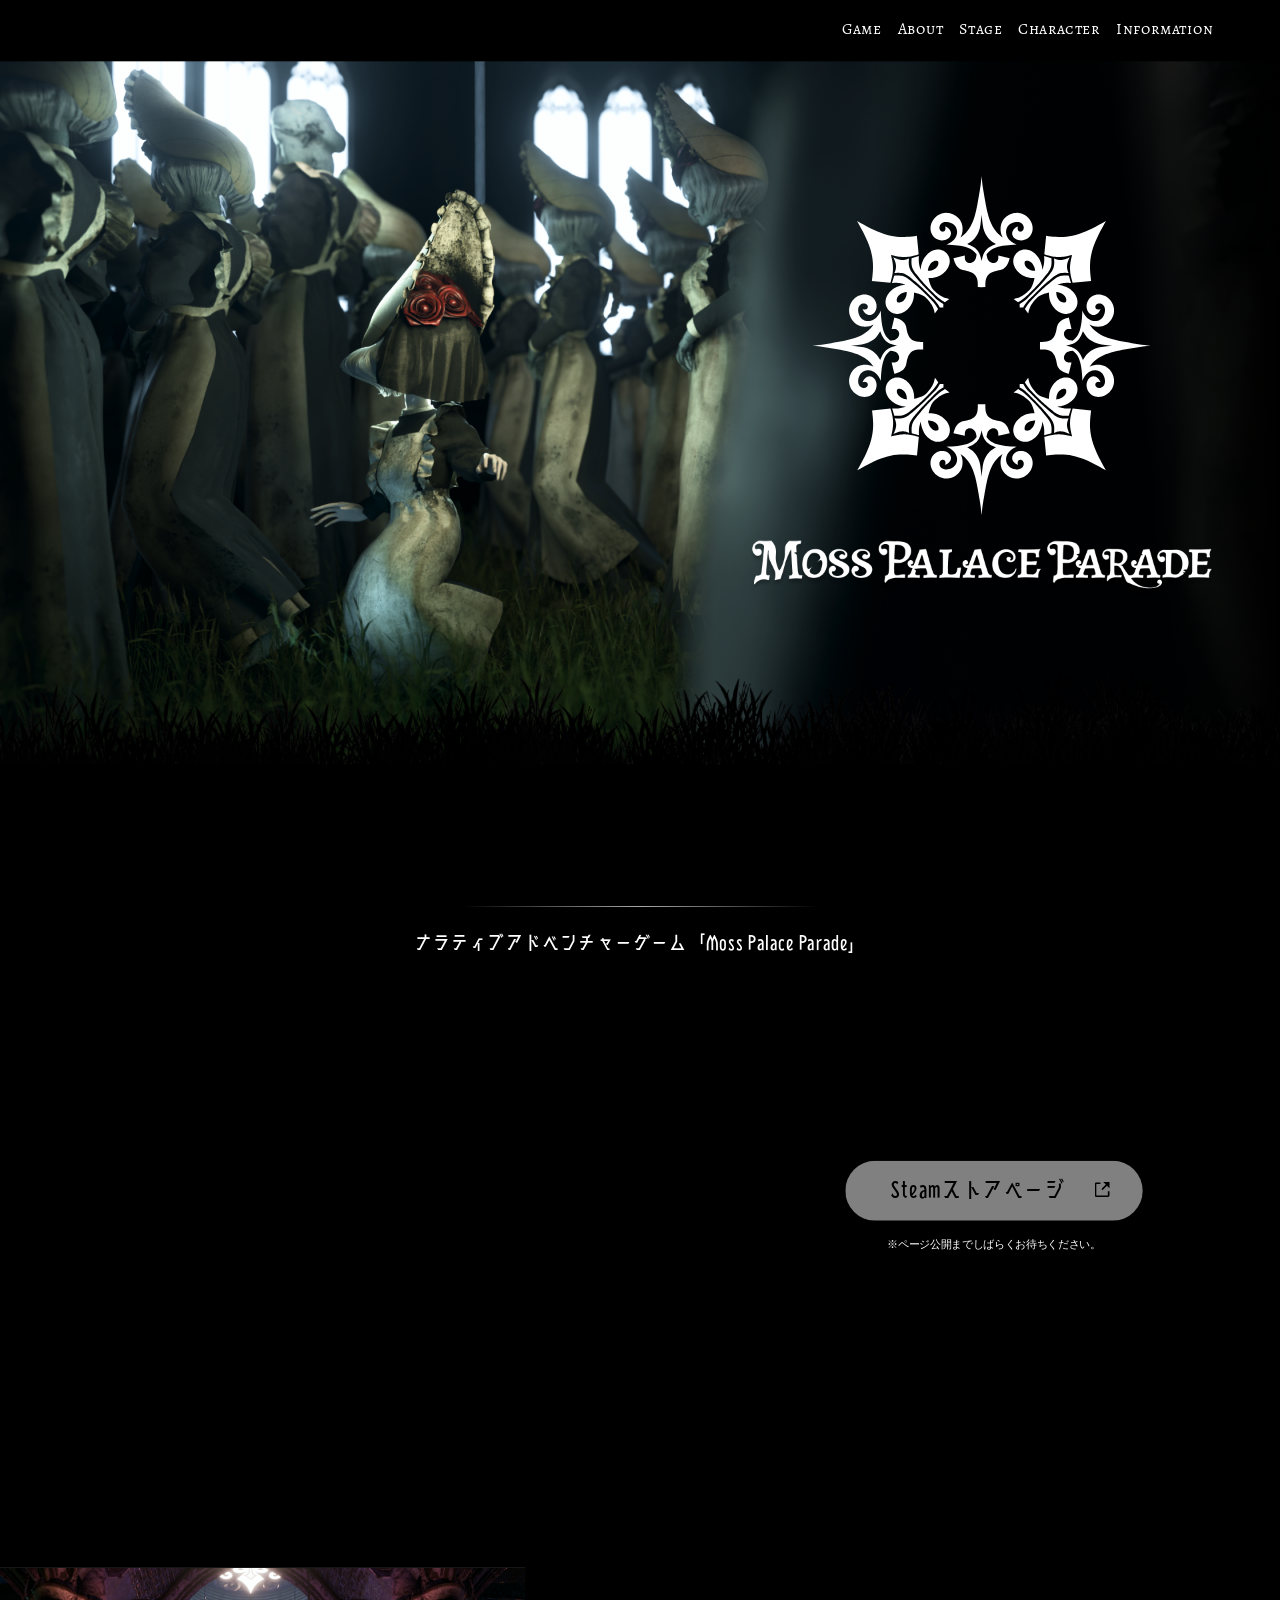
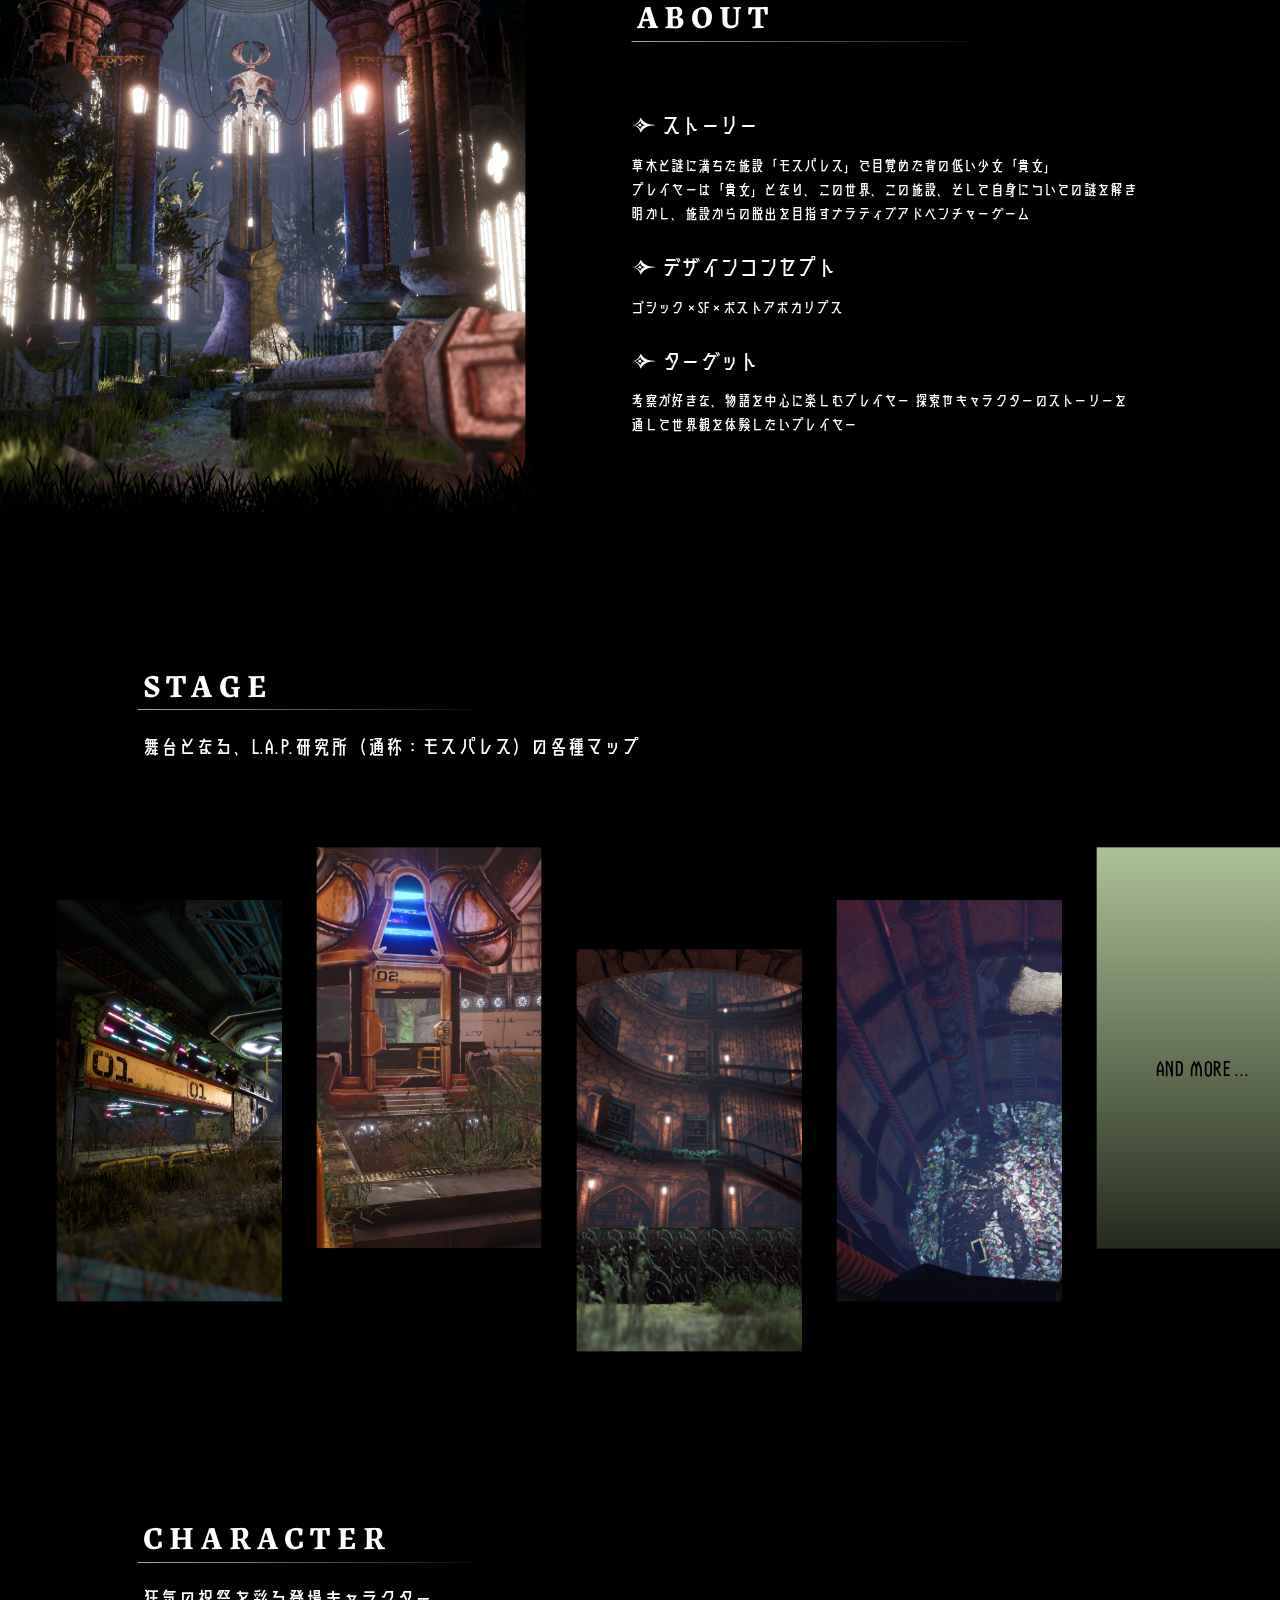
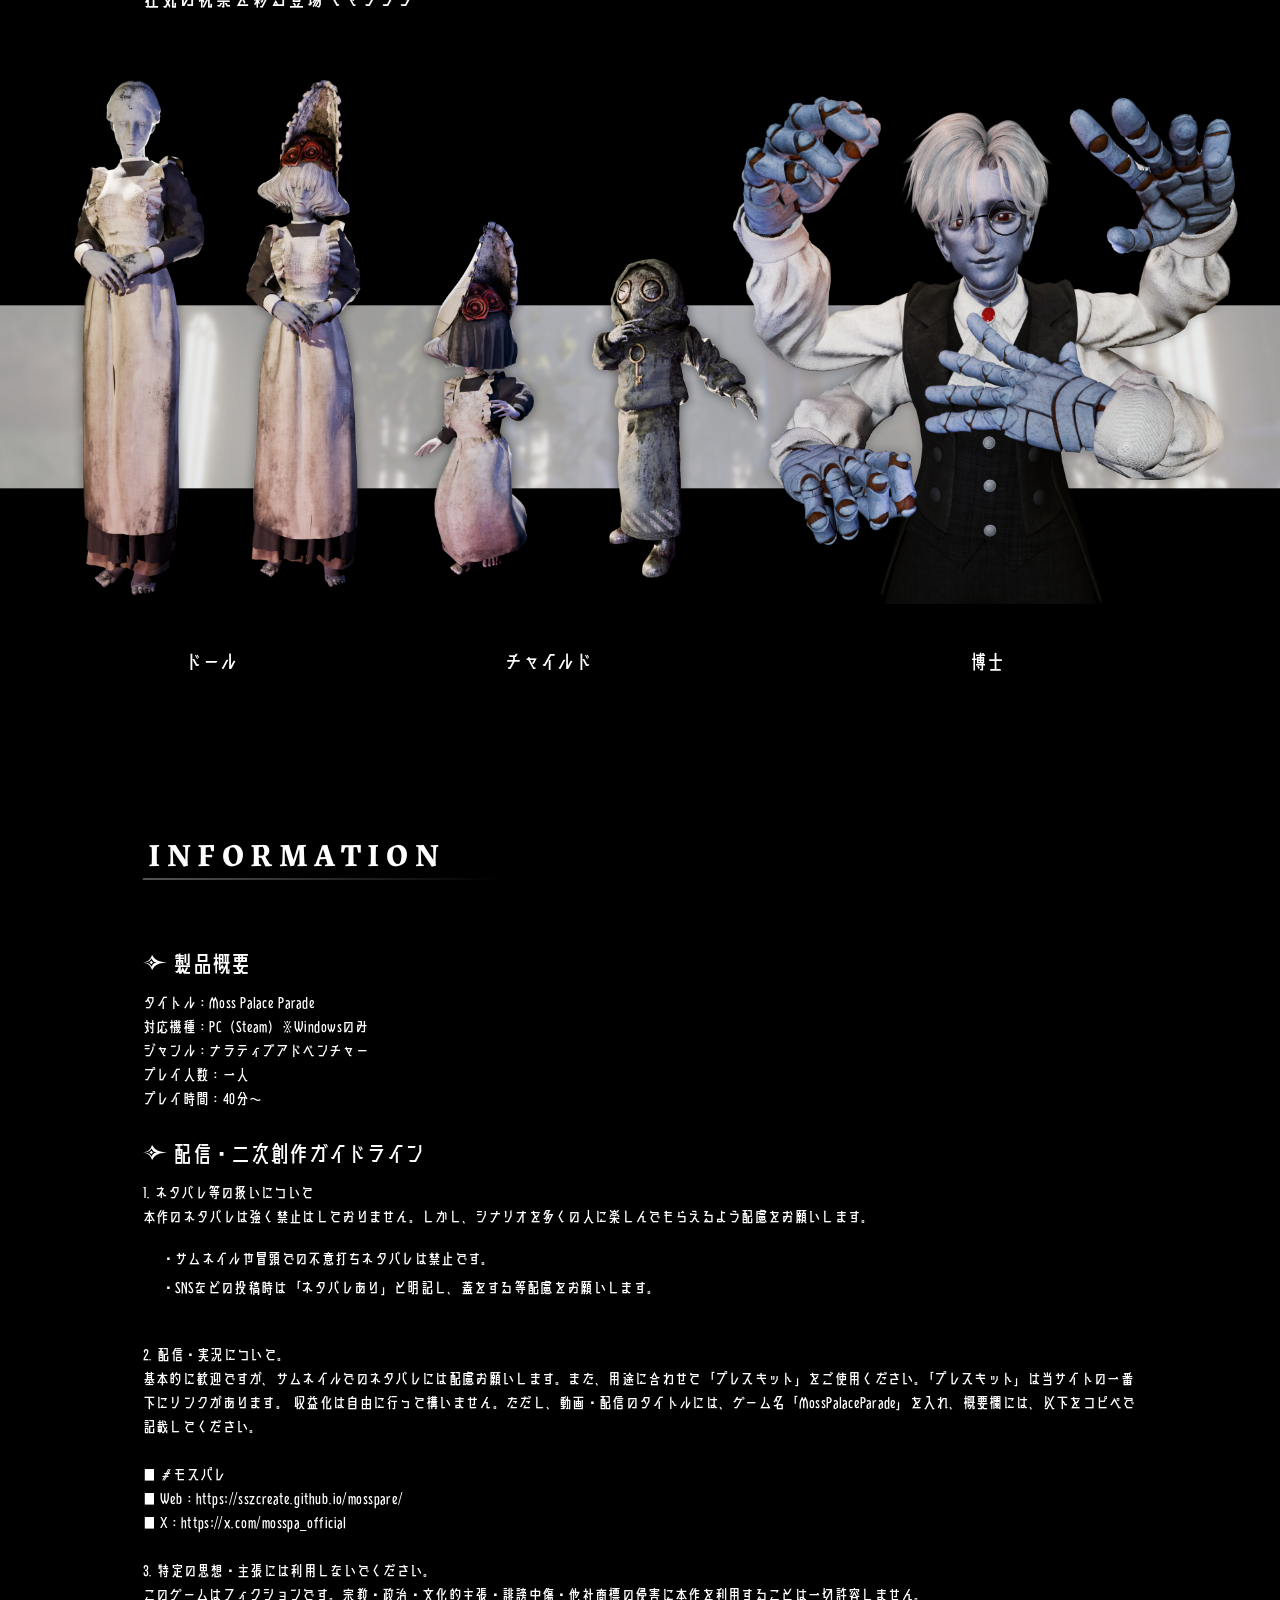
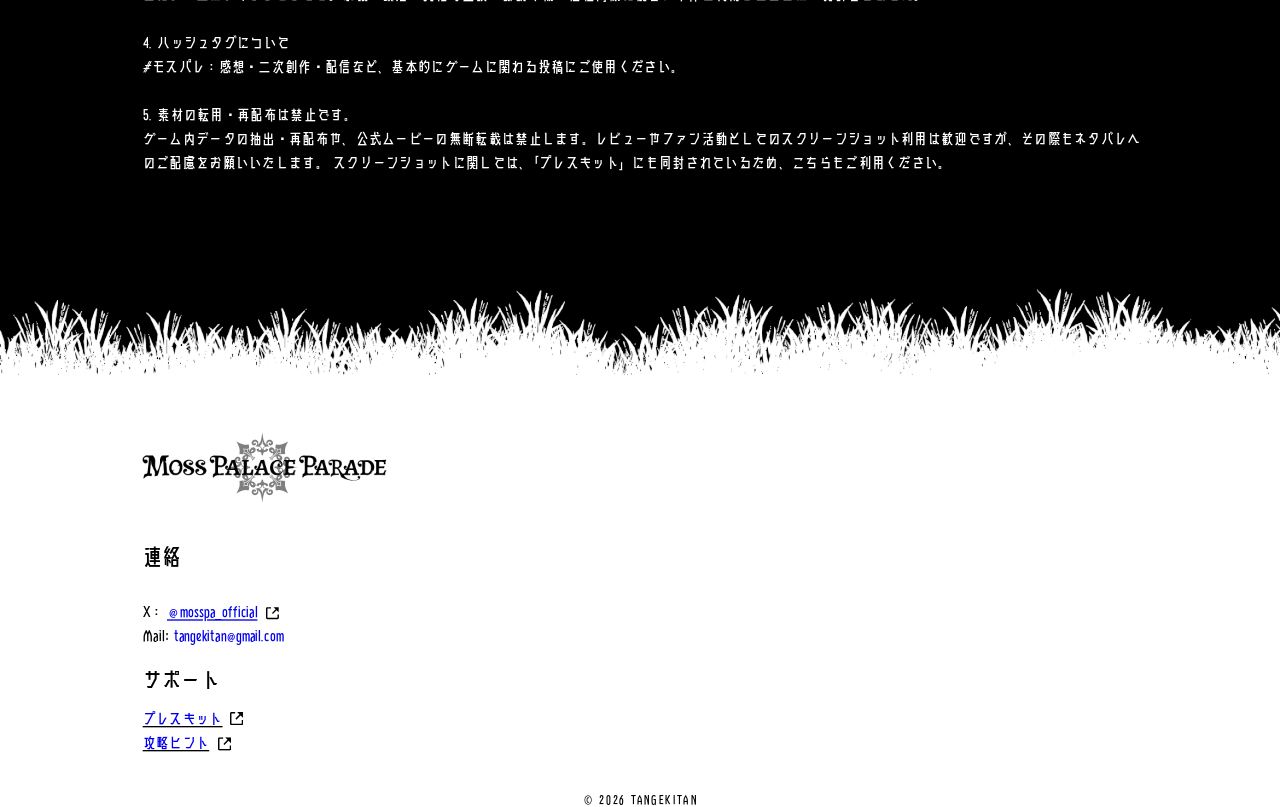
==== commit 0f902112: "Update index.html" ====
--- a/index.html
+++ b/index.html
@@ -2,7 +2,6 @@
 <html>
   <head>
     <meta name="viewport" content="width=device-width, initial-scale=1, maximum-scale=1, user-scalable=no" />
-    <meta name="google-site-verification" content="jOAAySazrbr4vrjMJ0GZcUIOlShioQNukAXeeJHs6as" />
     <meta charset="utf-8" />
     <title>Moss Palace Parade</title>
     <link rel="icon" type="image/png" href="img/favicon.ico" />
@@ -123,7 +122,6 @@
           <span class="span">X：</span>
           <a href="https://twitter.com/mosspa_official" target="_blank" rel="noopener noreferrer" class="text-wrapper-15">＠mosspa_official<span class="inline-icon"><img src="img/vector-17.svg" /><img src="img/vector-18.svg" /></span></a><br />
           Mail: <a href="mailto:tangekitan@gmail.com" class="span">tangekitan@gmail.com</a>
-          <span class="inline-icon"><img src="img/vector-17.svg" /><img src="img/vector-18.svg" /></span>
         </p>
       </div>
       <div class="frame-6">
@@ -288,7 +286,6 @@
           <a href="https://twitter.com/mosspa_official" target="_blank" rel="noopener noreferrer" class="text-wrapper-39">＠mosspa_official</a>
           <span class="inline-icon"><img src="img/vector-17.svg" /><img src="img/vector-18.svg" /></span><br />
           Mail: <a href="mailto:tangekitan@gmail.com" class="text-wrapper-27">tangekitan@gmail.com</a>
-          <span class="inline-icon"><img src="img/vector-17.svg" /><img src="img/vector-18.svg" /></span>
         </p>
       </div>
       <div class="frame-12">
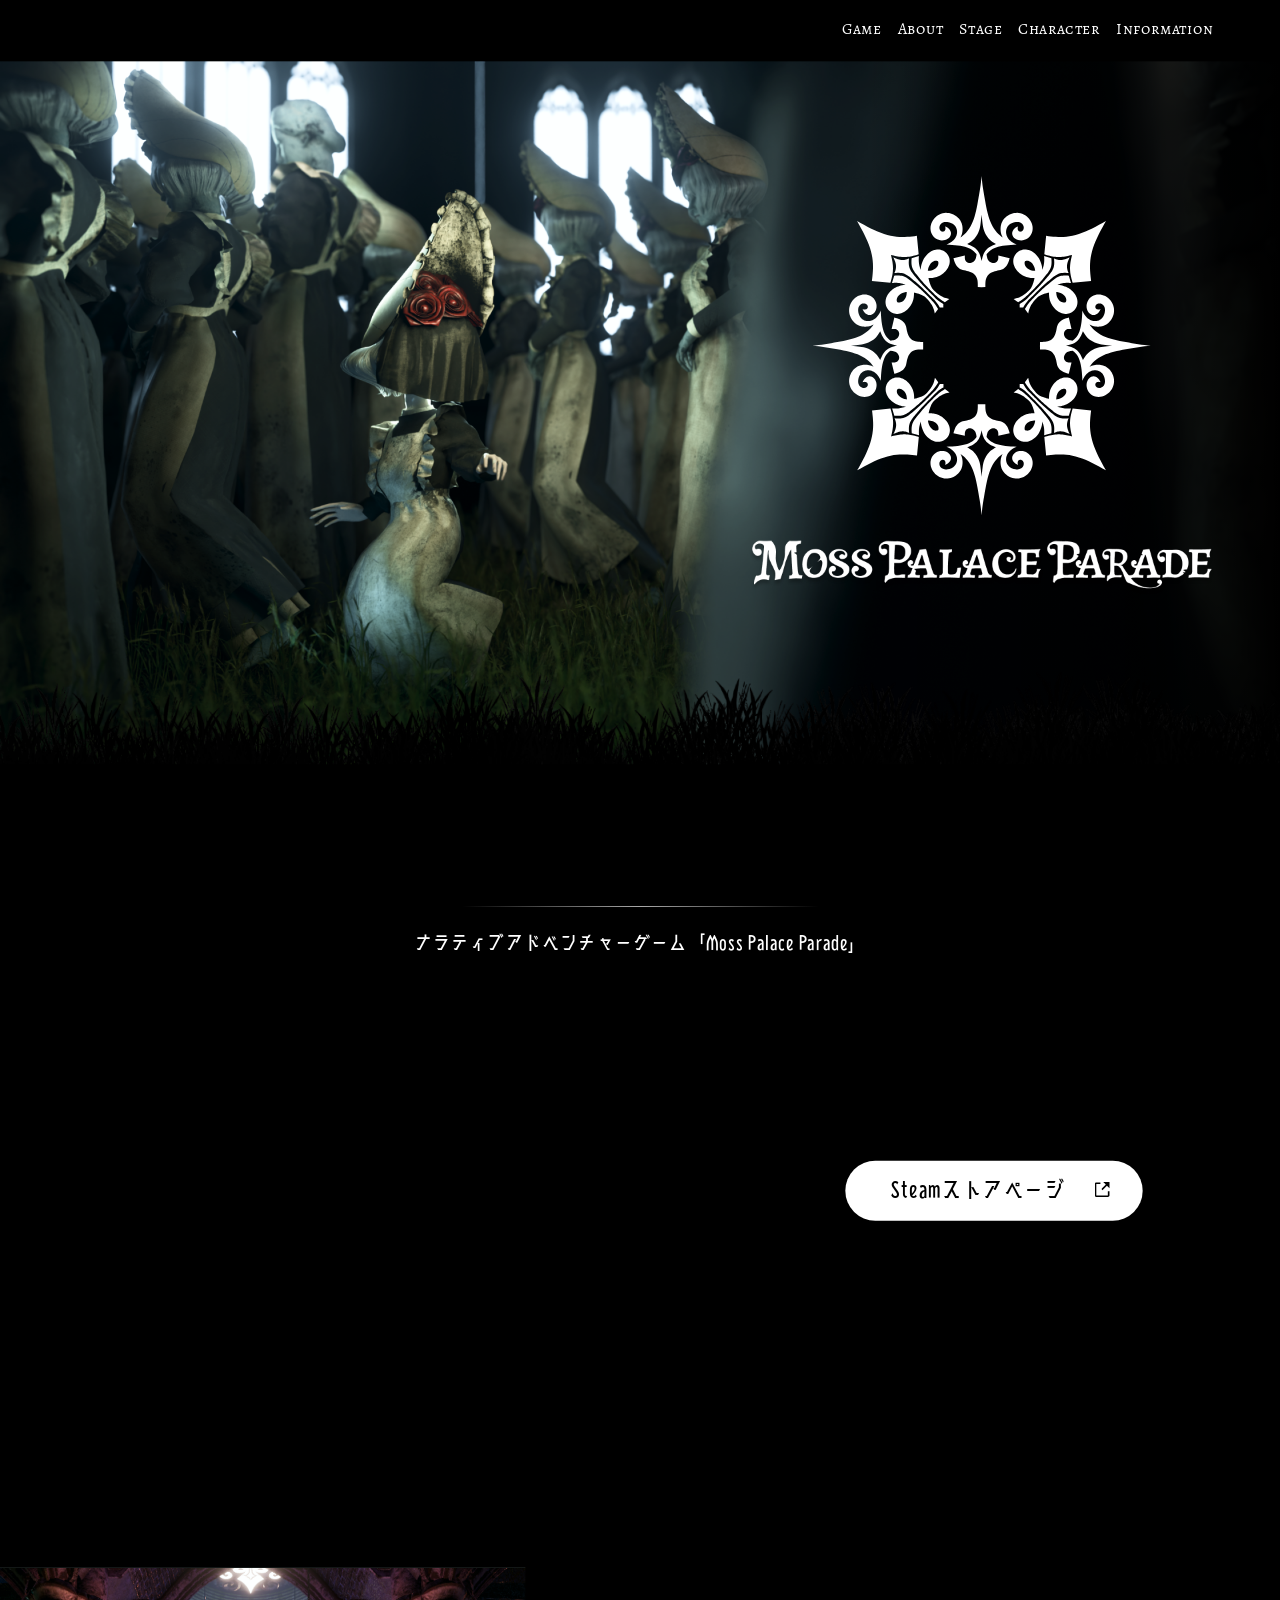
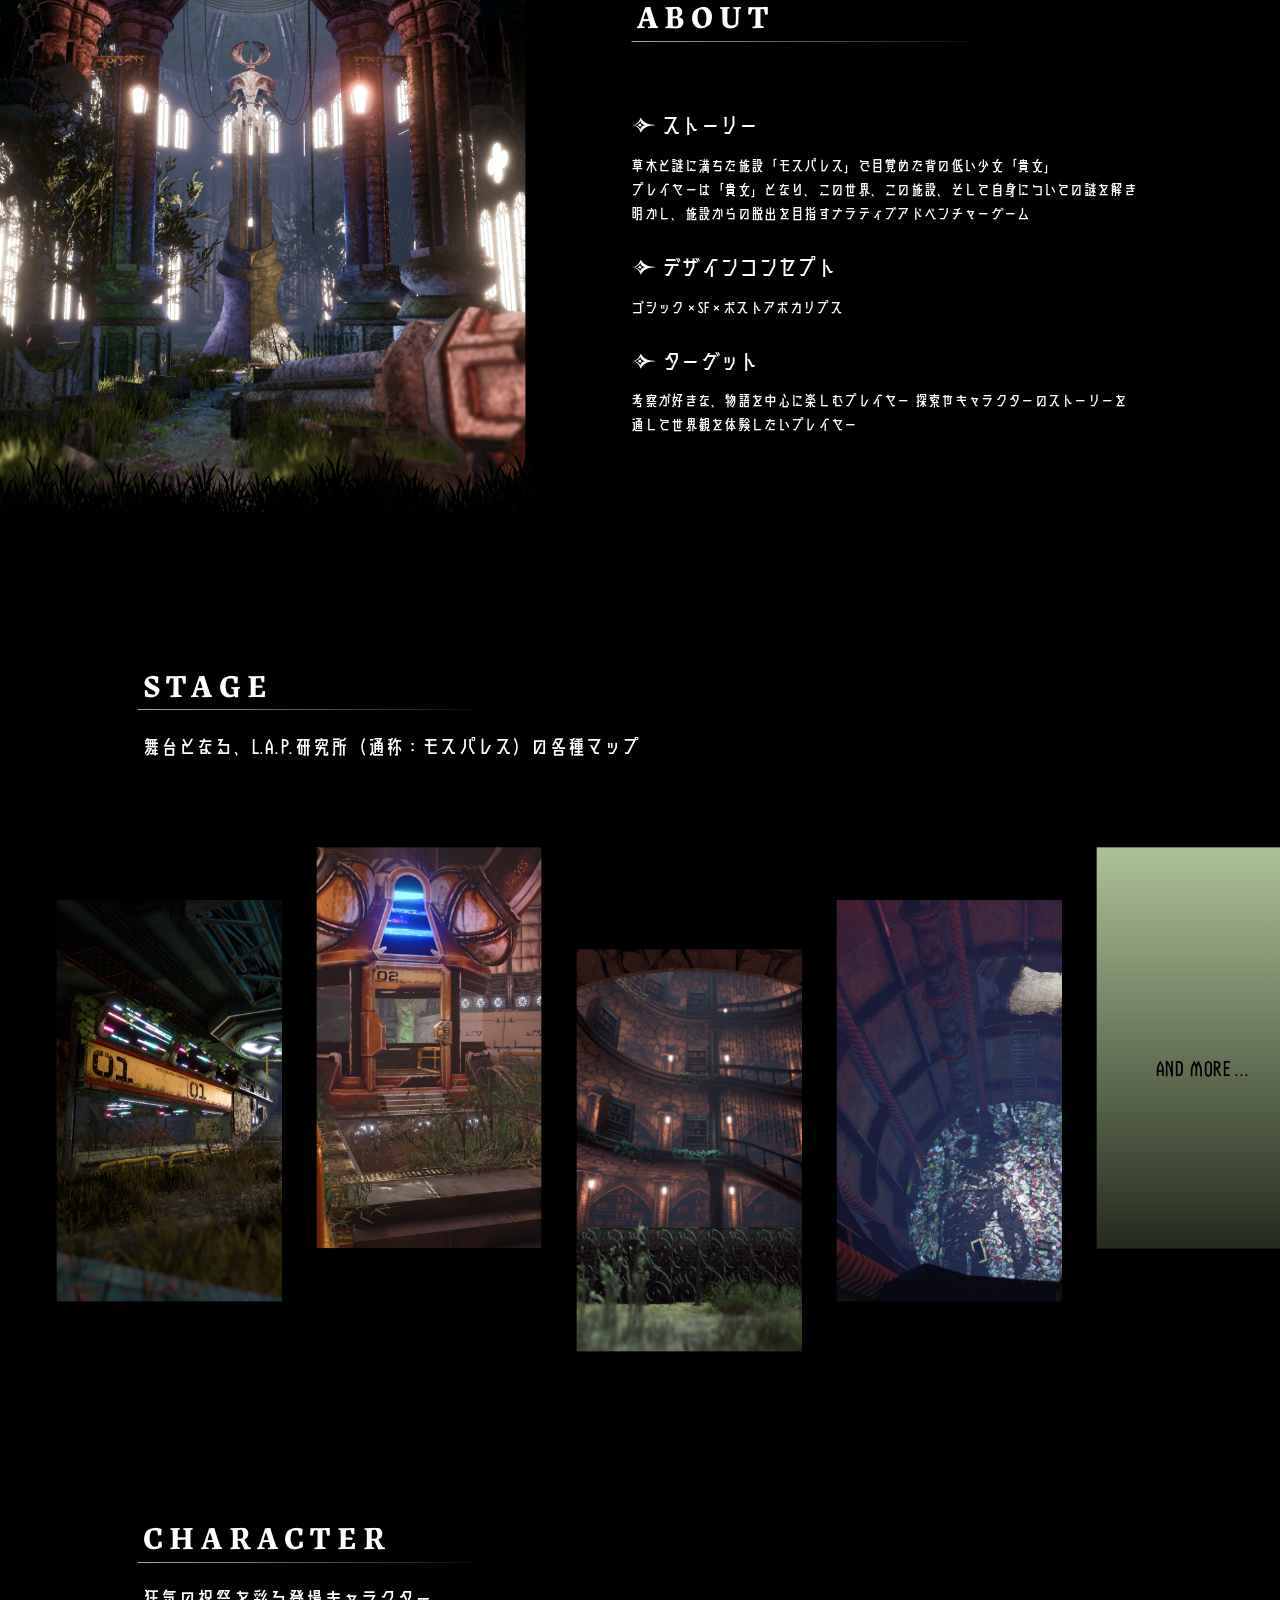
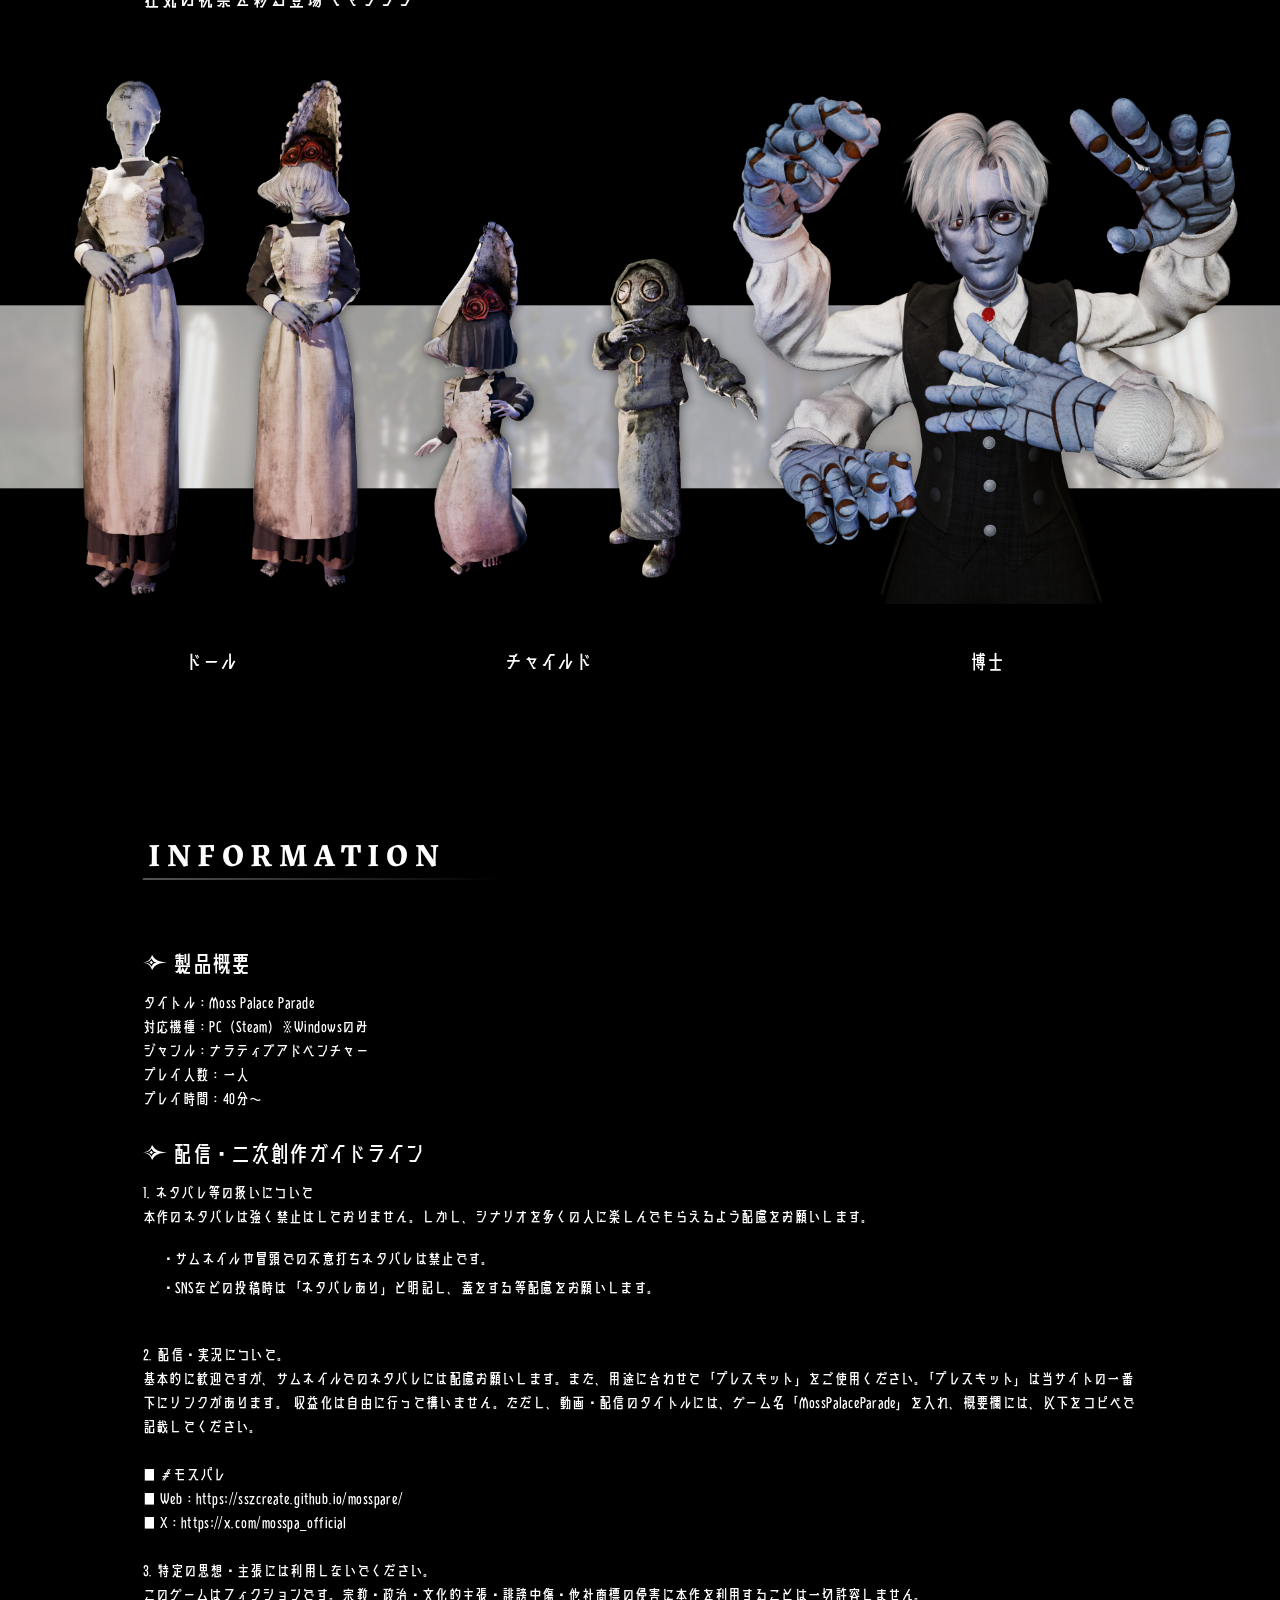
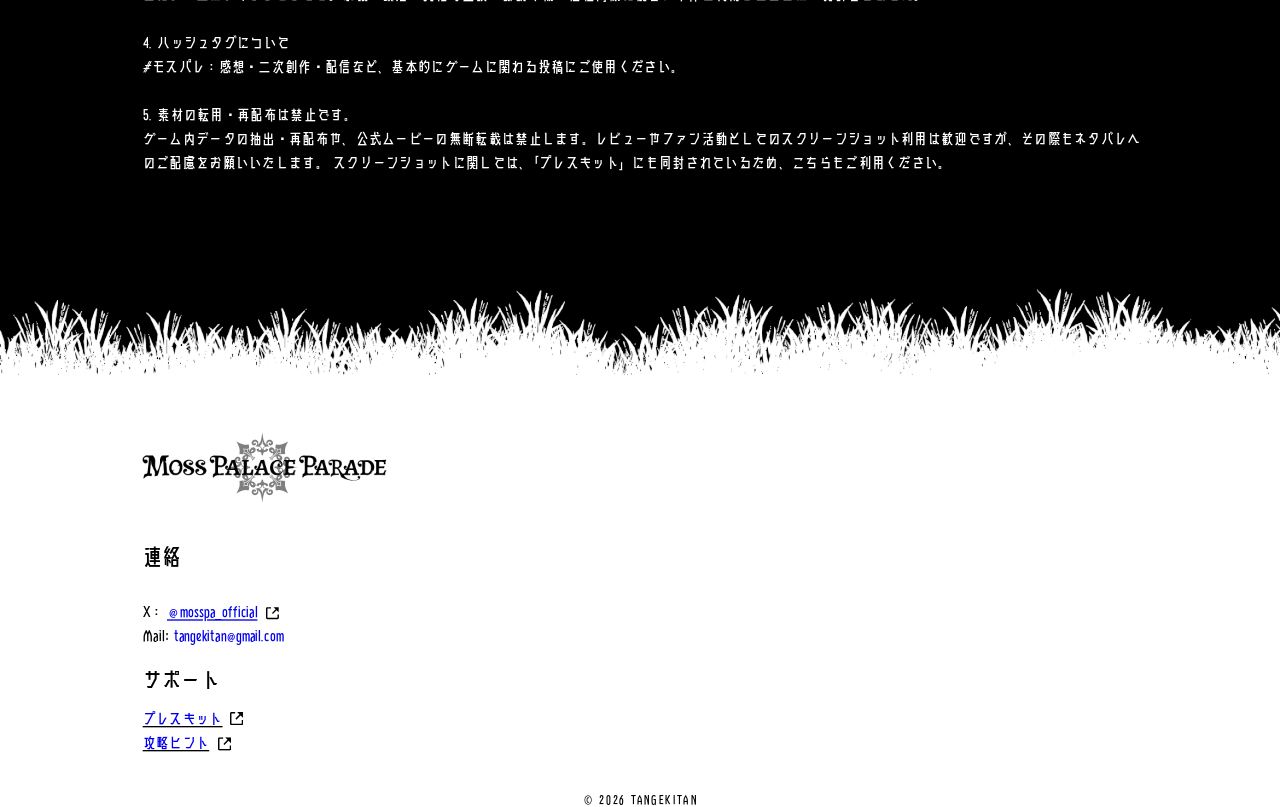
==== commit f0353ffa: "Update video embed link and replace disabled Steam store links with active ones in index.html; add t" ====
--- a/index.html
+++ b/index.html
@@ -18,7 +18,7 @@
       <div class="moss-palace-parade">ナラティブアドベンチャーゲーム<br />「Moss Palace Parade」</div>
       <img class="vector" src="img/vector.png" />
       <div class="youtube-embed">
-        <iframe src="https://www.youtube.com/embed/ekzAaDtCQ6g" title="Moss Palace Parade Trailer" frameborder="0" allow="accelerometer; autoplay; clipboard-write; encrypted-media; gyroscope; picture-in-picture; web-share" allowfullscreen></iframe>
+        <iframe src="https://www.youtube.com/embed/ykxUBPH3FpU?si=FrYWEmA8IUyfv7dq" title="Moss Palace Parade Trailer" frameborder="0" allow="accelerometer; autoplay; clipboard-write; encrypted-media; gyroscope; picture-in-picture; web-share" allowfullscreen></iframe>
       </div>
       <img class="image-2" src="img/image-104.png" />
       <div class="text-wrapper-3" id="about">ABOUT</div>
@@ -132,17 +132,14 @@
         </div>
       </div>
       <div class="text-wrapper-17">© 2026 TANGEKITAN</div>
-      <div class="frame-wrapper steam-disabled" style="pointer-events: none; opacity: 0.5;">
+      <a class="frame-wrapper" href="https://store.steampowered.com/app/4636120/Moss_Palace_Parade/" target="_blank" rel="noopener noreferrer">
         <div class="frame-7">
           <div class="text-wrapper-18">Steamストアページ</div>
           <div class="ooui-new-window-ltr-5">
             <img class="vector-10" src="img/vector-19.svg" /> <img class="vector-11" src="img/vector-20.svg" />
           </div>
         </div>
-      </div>
-      <p class="steam-notice" style="position: absolute; top: 1120px; left: 50%; transform: translateX(-50%); text-align:center; color:#fff; font-size:14px; width: 90%; max-width: 400px;">
-        ※ページ公開までしばらくお待ちください。
-      </p>
+      </a>
       <img class="group-14" src="img/group-12.png" />
       <img class="vector-12" src="img/vector-21.svg" />
       <button class="menu-toggle" id="menu-toggle">
@@ -303,19 +300,16 @@
       </div>
       <img class="vector-20" src="img/vector-40.png" />
       <div class="youtube-embed-pc">
-        <iframe src="https://www.youtube.com/embed/ekzAaDtCQ6g" title="Moss Palace Parade Trailer" frameborder="0" allow="accelerometer; autoplay; clipboard-write; encrypted-media; gyroscope; picture-in-picture; web-share" allowfullscreen></iframe>
-      </div>
-      <div class="group-30 steam-disabled" style="pointer-events: none; opacity: 0.5;">
+        <iframe src="https://www.youtube.com/embed/ykxUBPH3FpU?si=FrYWEmA8IUyfv7dq" title="Moss Palace Parade Trailer" frameborder="0" allow="accelerometer; autoplay; clipboard-write; encrypted-media; gyroscope; picture-in-picture; web-share" allowfullscreen></iframe>
+      </div>
+      <a class="group-30" href="https://store.steampowered.com/app/4636120/Moss_Palace_Parade/" target="_blank" rel="noopener noreferrer">
         <div class="frame-13">
           <div class="text-wrapper-41">Steamストアページ</div>
           <div class="ooui-new-window-ltr-9">
             <img class="vector-10" src="img/vector-43.svg" /> <img class="vector-11" src="img/vector-44.svg" />
           </div>
         </div>
-      </div>
-      <p class="steam-notice" style="position: absolute; top: calc(50.00% - 2365px); left: calc(50.00% + 308px); text-align:center; color:#fff; font-size:16px; width: 446px;">
-        ※ページ公開までしばらくお待ちください。
-      </p>
+      </a>
       <div class="text-wrapper-37">© 2026 TANGEKITAN</div>
     </div>
     
--- a/style.css
+++ b/style.css
@@ -845,6 +845,7 @@
   height: 63px;
   background-color: #ffffff;
   border-radius: 48.05px;
+  text-decoration: none;
 }
 
 .SP .frame-7 {
@@ -1768,6 +1769,7 @@
   height: 90px;
   background-color: #ffffff;
   border-radius: 69px;
+  text-decoration: none;
 }
 
 .SP .frame-13 {
@@ -2182,12 +2184,14 @@
 
 /* ホバーエフェクト - ボタン（box-shadowのみ使用） */
 .SP .group,
-.SP .frame-wrapper {
+.SP .frame-wrapper,
+.SP .group-30 {
   transition: box-shadow 0.3s ease;
 }
 
 .SP .group:hover,
-.SP .frame-wrapper:hover {
+.SP .frame-wrapper:hover,
+.SP .group-30:hover {
   box-shadow: 0 10px 30px rgba(255, 255, 255, 0.2);
 }
 
